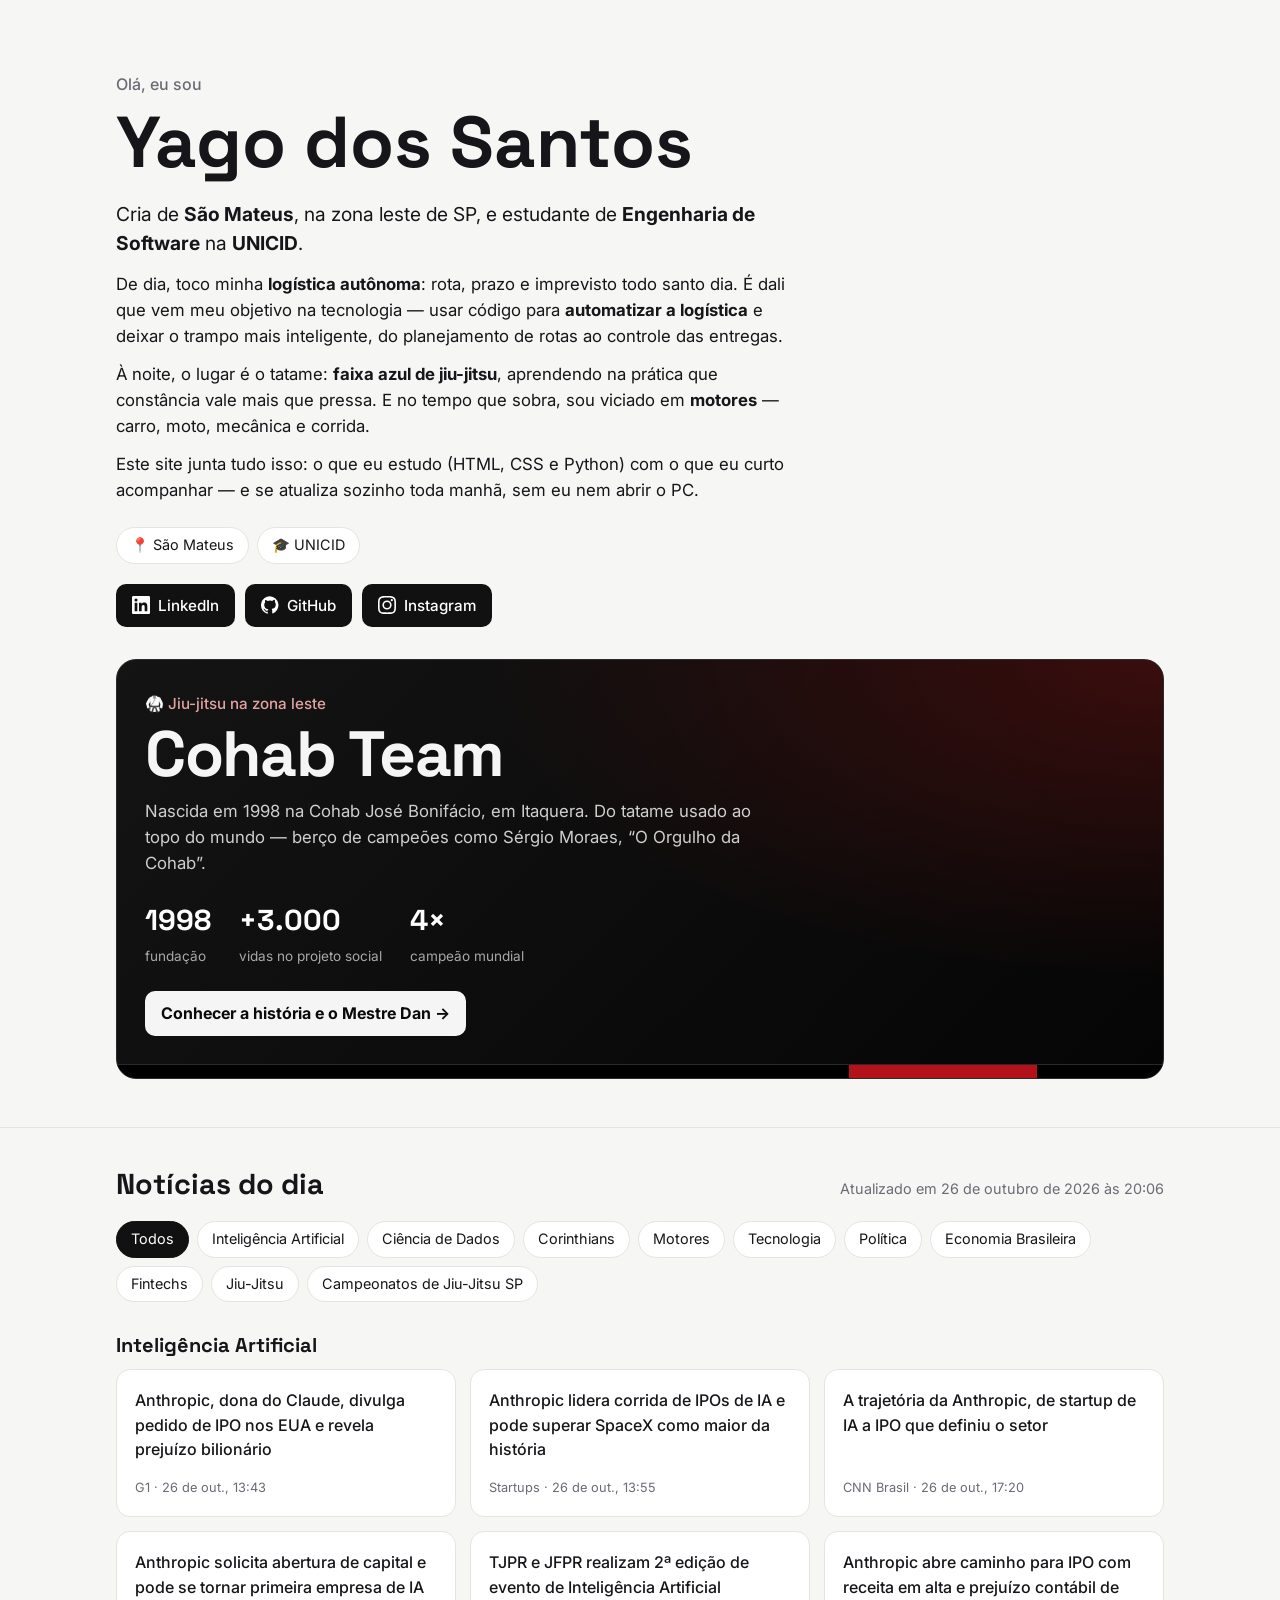
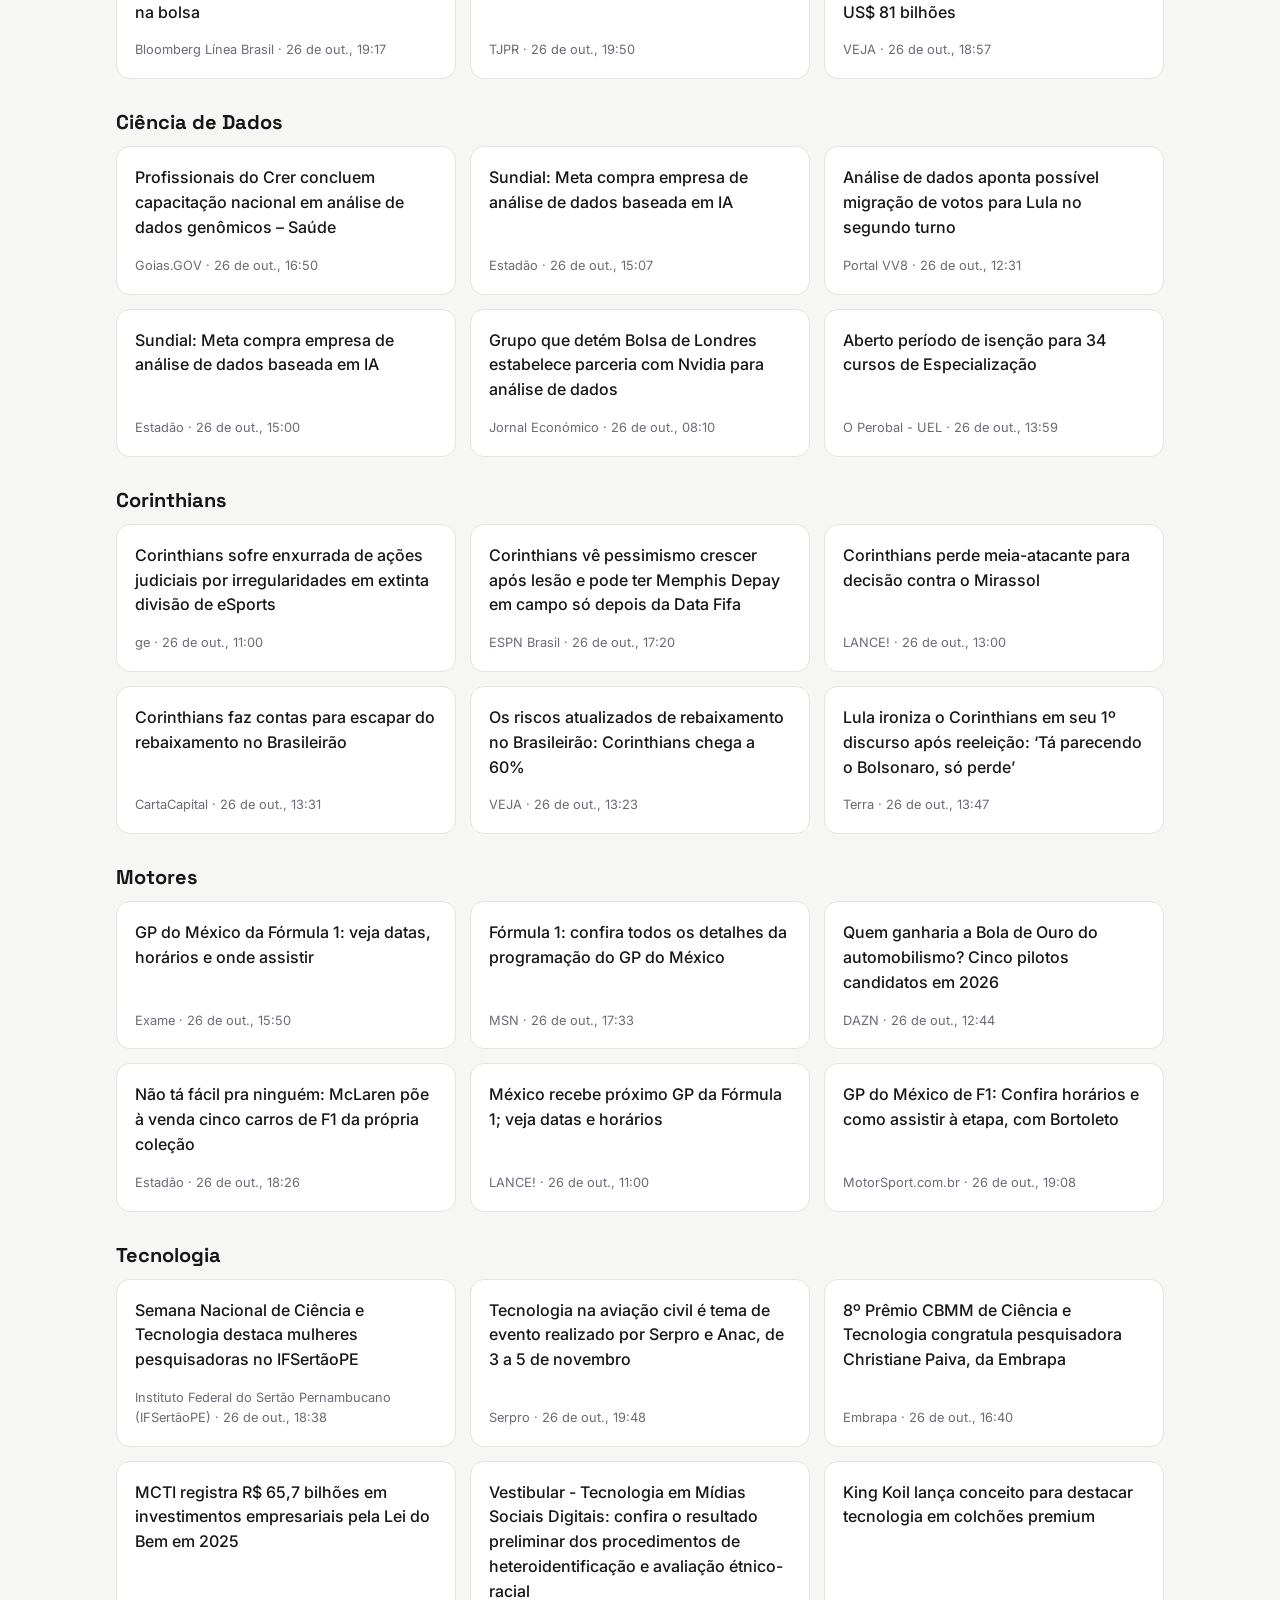
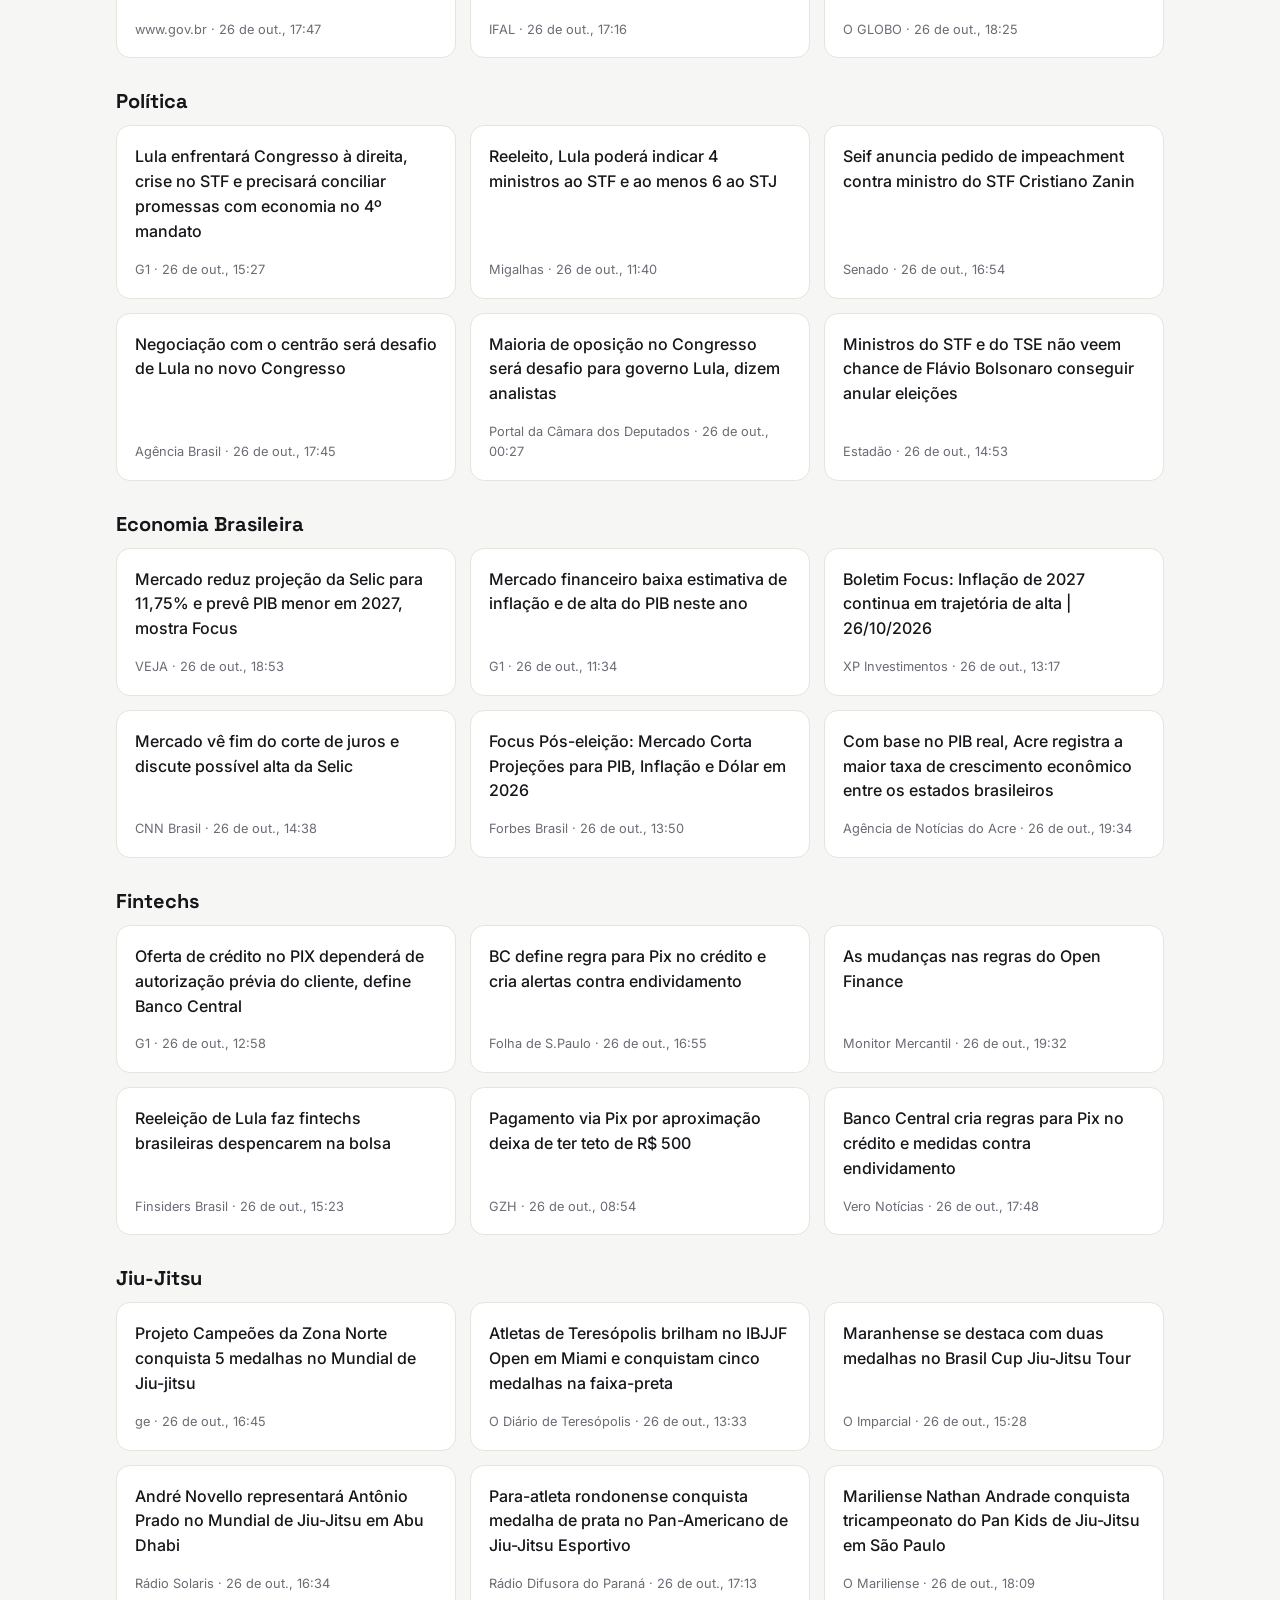
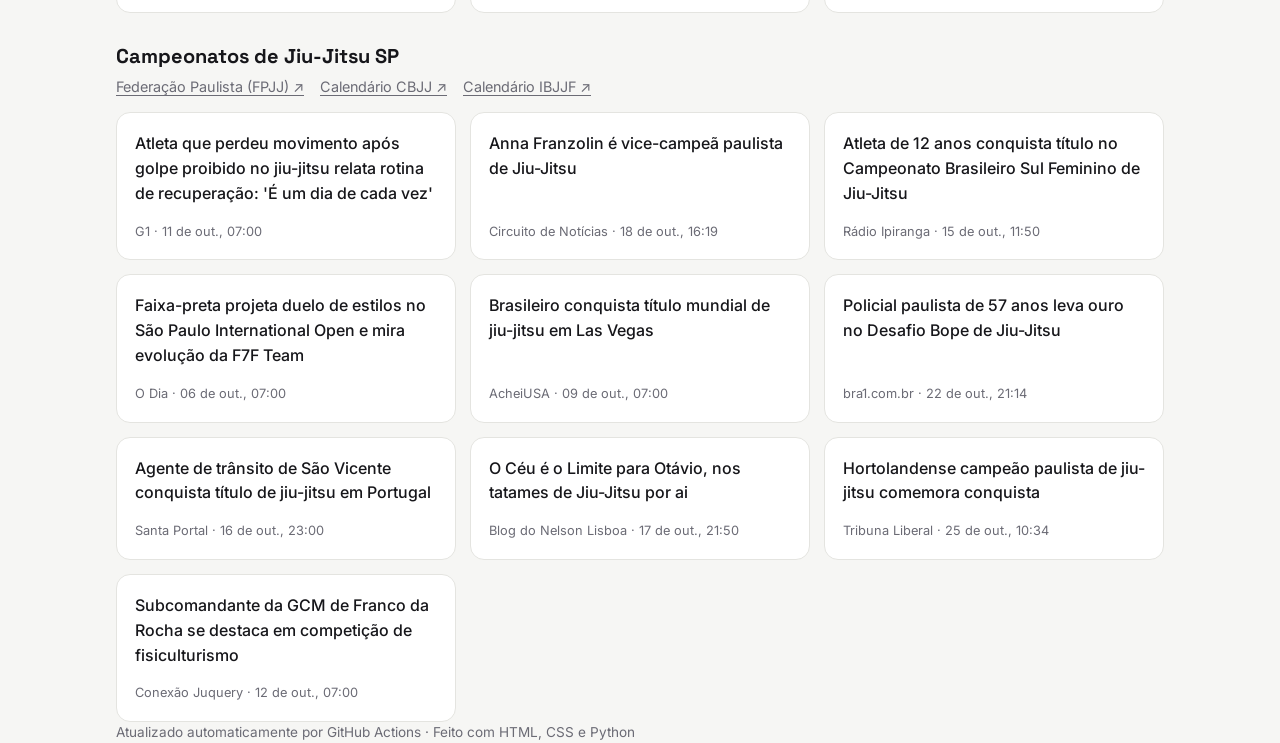
==== index.html @ 6edf0e04 "Destaque da Cohab Team na página inicial e história completa da equipe - Caixinhas só com São Mateus" ====
<!doctype html>
<html lang="pt-BR">
<head>
  <meta charset="utf-8">
  <meta name="viewport" content="width=device-width, initial-scale=1">
  <title>Yago dos Santos · Notícias do Dia</title>
  <meta name="description" content="Portfólio com manchetes atualizadas automaticamente todos os dias.">
  <link rel="preconnect" href="https://fonts.googleapis.com">
  <link rel="preconnect" href="https://fonts.gstatic.com" crossorigin>
  <link href="https://fonts.googleapis.com/css2?family=Inter:wght@400;500;700&family=Space+Grotesk:wght@500;700&display=swap" rel="stylesheet">
  <link rel="stylesheet" href="style.css?v=4">
</head>
<body>
  <header class="hero">
    <div class="container">
      <p class="eyebrow">Olá, eu sou</p>
      <h1>Yago dos Santos</h1>
      <div class="bio">
        <p>
          Cria de <strong>São Mateus</strong>, na zona leste de SP, e estudante de
          <strong>Engenharia de Software</strong> na <strong>UNICID</strong>.
        </p>
        <p>
          De dia, toco minha <strong>logística autônoma</strong>: rota, prazo e imprevisto
          todo santo dia. É dali que vem meu objetivo na tecnologia — usar código para
          <strong>automatizar a logística</strong> e deixar o trampo mais inteligente,
          do planejamento de rotas ao controle das entregas.
        </p>
        <p>
          À noite, o lugar é o tatame: <strong>faixa azul de jiu-jitsu</strong>, aprendendo
          na prática que constância vale mais que pressa. E no tempo que sobra, sou viciado
          em <strong>motores</strong> — carro, moto, mecânica e corrida.
        </p>
        <p>
          Este site junta tudo isso: o que eu estudo (HTML, CSS e Python) com o que eu curto
          acompanhar — e se atualiza sozinho toda manhã, sem eu nem abrir o PC.
        </p>
      </div>
      <ul class="tags">
        <li><a href="https://pt.wikipedia.org/wiki/S%C3%A3o_Mateus_(distrito_de_S%C3%A3o_Paulo)" target="_blank" rel="noopener">📍 São Mateus</a></li>
        <li><a href="https://www.unicid.edu.br/" target="_blank" rel="noopener">🎓 UNICID</a></li>
      </ul>

      <nav class="social" aria-label="Links e redes sociais">
        <a href="https://www.linkedin.com/in/yago-dos-santos-20157a25a/" target="_blank" rel="noopener">
          <svg viewBox="0 0 24 24" aria-hidden="true"><path d="M20.45 20.45h-3.56v-5.57c0-1.33-.02-3.04-1.85-3.04-1.85 0-2.14 1.45-2.14 2.94v5.67H9.35V9h3.41v1.56h.05c.48-.9 1.64-1.85 3.37-1.85 3.6 0 4.27 2.37 4.27 5.45v6.29zM5.34 7.43a2.06 2.06 0 1 1 0-4.13 2.06 2.06 0 0 1 0 4.13zM7.12 20.45H3.56V9h3.56v11.45zM22.22 0H1.77C.79 0 0 .77 0 1.73v20.54C0 23.23.79 24 1.77 24h20.45c.98 0 1.78-.77 1.78-1.73V1.73C24 .77 23.2 0 22.22 0z"/></svg>
          LinkedIn
        </a>
        <a href="https://github.com/YagoXavier10" target="_blank" rel="noopener">
          <svg viewBox="0 0 24 24" aria-hidden="true"><path d="M12 .3a12 12 0 0 0-3.8 23.38c.6.12.83-.26.83-.57v-2.02c-3.34.73-4.04-1.6-4.04-1.6-.55-1.4-1.34-1.77-1.34-1.77-1.08-.74.09-.73.09-.73 1.2.09 1.83 1.24 1.83 1.24 1.07 1.83 2.8 1.3 3.49 1 .1-.78.42-1.3.76-1.6-2.67-.3-5.47-1.33-5.47-5.93 0-1.31.47-2.38 1.24-3.22-.13-.3-.54-1.52.12-3.18 0 0 1-.32 3.3 1.23a11.5 11.5 0 0 1 6 0C17.3 4.65 18.3 4.97 18.3 4.97c.66 1.66.25 2.88.12 3.18.77.84 1.24 1.91 1.24 3.22 0 4.61-2.81 5.62-5.48 5.92.43.37.81 1.1.81 2.22v3.29c0 .32.22.69.83.57A12 12 0 0 0 12 .3"/></svg>
          GitHub
        </a>
        <a href="https://www.instagram.com/yag0.xs/" target="_blank" rel="noopener">
          <svg viewBox="0 0 24 24" aria-hidden="true"><path d="M12 2.16c3.2 0 3.58.01 4.85.07 3.25.15 4.77 1.69 4.92 4.92.06 1.27.07 1.65.07 4.85s-.01 3.58-.07 4.85c-.15 3.23-1.66 4.77-4.92 4.92-1.27.06-1.65.07-4.85.07s-3.58-.01-4.85-.07c-3.26-.15-4.77-1.7-4.92-4.92-.06-1.27-.07-1.65-.07-4.85s.01-3.58.07-4.85C2.38 3.92 3.9 2.38 7.15 2.23 8.42 2.17 8.8 2.16 12 2.16zM12 0C8.74 0 8.33.01 7.05.07 2.7.27.27 2.69.07 7.05.01 8.33 0 8.74 0 12s.01 3.67.07 4.95c.2 4.36 2.62 6.78 6.98 6.98C8.33 23.99 8.74 24 12 24s3.67-.01 4.95-.07c4.35-.2 6.78-2.62 6.98-6.98.06-1.28.07-1.69.07-4.95s-.01-3.67-.07-4.95c-.2-4.35-2.62-6.78-6.98-6.98C15.67.01 15.26 0 12 0zm0 5.84a6.16 6.16 0 1 0 0 12.32 6.16 6.16 0 0 0 0-12.32zM12 16a4 4 0 1 1 0-8 4 4 0 0 1 0 8zm6.4-11.85a1.44 1.44 0 1 0 0 2.88 1.44 1.44 0 0 0 0-2.88z"/></svg>
          Instagram
        </a>
        <!-- Para adicionar mais redes, copie um bloco <a> acima e troque o link e o nome -->
      </nav>

      <a class="feature" href="cohab.html">
        <div class="feature-body">
          <p class="feature-eyebrow">🥋 Jiu-jitsu na zona leste</p>
          <h2 class="feature-title">Cohab Team</h2>
          <p class="feature-text">
            Nascida em 1998 na Cohab José Bonifácio, em Itaquera. Do tatame usado ao topo
            do mundo — berço de campeões como Sérgio Moraes, “O Orgulho da Cohab”.
          </p>
          <ul class="feature-stats">
            <li><strong>1998</strong><span>fundação</span></li>
            <li><strong>+3.000</strong><span>vidas no projeto social</span></li>
            <li><strong>4×</strong><span>campeão mundial</span></li>
          </ul>
          <span class="feature-cta">Conhecer a história e o Mestre Dan →</span>
        </div>
        <div class="belt" aria-hidden="true"><span></span></div>
      </a>
    </div>
  </header>

  <main class="container">
    <div class="news-head">
      <h2>Notícias do dia</h2>
      <p id="updated" class="muted">Carregando…</p>
    </div>

    <nav id="filters" class="filters" aria-label="Filtrar por tema"></nav>

    <div id="news"></div>
  </main>

  <footer class="container muted">
    Atualizado automaticamente por GitHub Actions · Feito com HTML, CSS e Python
  </footer>

  <script src="app.js"></script>
</body>
</html>
---- style.css ----
:root {
  --bg: #f6f6f4;
  --surface: #ffffff;
  --text: #16161a;
  --muted: #6b6b75;
  --border: #e4e4e0;
  --accent: #111111;
  --accent-text: #ffffff;
  --radius: 14px;
}

@media (prefers-color-scheme: dark) {
  :root {
    --bg: #0f0f12;
    --surface: #18181d;
    --text: #ececf1;
    --muted: #9a9aa6;
    --border: #2a2a31;
    --accent: #ececf1;
    --accent-text: #0f0f12;
  }
}

* { box-sizing: border-box; }

body {
  margin: 0;
  background: var(--bg);
  color: var(--text);
  font-family: Inter, system-ui, sans-serif;
  line-height: 1.55;
}

h1, h2, h3 { font-family: "Space Grotesk", Inter, sans-serif; line-height: 1.15; }

a { color: inherit; }

.container { max-width: 1080px; margin: 0 auto; padding: 0 16px; }

.muted { color: var(--muted); }

/* Topo / apresentação */
.hero { padding: 72px 0 48px; border-bottom: 1px solid var(--border); }
.eyebrow { margin: 0; color: var(--muted); font-weight: 500; }
.hero h1 { font-size: clamp(2.5rem, 7vw, 4.5rem); margin: 4px 0 16px; }
.bio { max-width: 680px; font-size: 1.05rem; margin: 0 0 24px; }
.bio p { margin: 0 0 12px; }
.bio p:first-child { font-size: 1.2rem; }
.tags { display: flex; flex-wrap: wrap; gap: 8px; list-style: none; padding: 0; margin: 0; }
.tags a {
  display: inline-block;
  background: var(--surface);
  border: 1px solid var(--border);
  border-radius: 999px;
  padding: 6px 14px;
  font-size: .9rem;
  text-decoration: none;
  transition: border-color .15s ease, transform .15s ease;
}
.tags a:hover { border-color: var(--muted); transform: translateY(-1px); }

.social { display: flex; flex-wrap: wrap; gap: 10px; margin-top: 20px; }
.social a {
  display: inline-flex;
  align-items: center;
  gap: 8px;
  background: var(--accent);
  color: var(--accent-text);
  border-radius: 10px;
  padding: 10px 16px;
  font-weight: 500;
  font-size: .95rem;
  text-decoration: none;
  transition: opacity .15s ease, transform .15s ease;
}
.social a:hover { opacity: .85; transform: translateY(-1px); }
.social svg { width: 18px; height: 18px; fill: currentColor; }

/* Notícias */
.news-head {
  display: flex;
  flex-wrap: wrap;
  align-items: baseline;
  justify-content: space-between;
  gap: 8px;
  margin-top: 40px;
}
.news-head h2 { margin: 0; font-size: 1.8rem; }
.news-head p { margin: 0; font-size: .9rem; }

.filters { display: flex; flex-wrap: wrap; gap: 8px; margin: 20px 0 8px; }
.filters button {
  font: inherit;
  font-size: .9rem;
  cursor: pointer;
  background: var(--surface);
  color: var(--text);
  border: 1px solid var(--border);
  border-radius: 999px;
  padding: 6px 14px;
}
.filters button[aria-pressed="true"] {
  background: var(--accent);
  color: var(--accent-text);
  border-color: var(--accent);
}

.topic h3 { font-size: 1.25rem; margin: 32px 0 12px; }
.topic-links { display: flex; flex-wrap: wrap; gap: 8px 16px; margin: -4px 0 14px; font-size: .9rem; }
.topic-links a { color: var(--muted); text-decoration: underline; text-underline-offset: 3px; }
.topic-links a:hover { color: var(--text); }

.grid {
  display: grid;
  grid-template-columns: repeat(auto-fill, minmax(280px, 1fr));
  gap: 14px;
}

.card {
  display: flex;
  flex-direction: column;
  justify-content: space-between;
  gap: 16px;
  background: var(--surface);
  border: 1px solid var(--border);
  border-radius: var(--radius);
  padding: 18px;
  text-decoration: none;
  transition: transform .15s ease, border-color .15s ease;
}
.card:hover { transform: translateY(-2px); border-color: var(--muted); }
.card h4 { margin: 0; font-size: 1rem; font-weight: 500; }
.card .meta { font-size: .8rem; color: var(--muted); }

footer { padding: 48px 16px; font-size: .85rem; }

/* Página da Cohab Team */
.back { display: inline-block; margin-bottom: 24px; color: var(--muted); text-decoration: none; font-size: .9rem; }
.back:hover { color: var(--text); }
.tags span {
  display: inline-block;
  background: var(--surface);
  border: 1px solid var(--border);
  border-radius: 999px;
  padding: 6px 14px;
  font-size: .9rem;
}

.stats { display: flex; flex-wrap: wrap; gap: 12px; list-style: none; padding: 0; margin: 8px 0 0; }
.stats li {
  flex: 1 1 160px;
  background: var(--surface);
  border: 1px solid var(--border);
  border-radius: var(--radius);
  padding: 16px 18px;
}
.stats strong { display: block; font-family: "Space Grotesk", Inter, sans-serif; font-size: 1.8rem; }
.stats span { color: var(--muted); font-size: .9rem; }

.block { margin-top: 48px; max-width: 760px; }
.block h2 { font-size: 1.6rem; margin: 0 0 12px; }

.timeline { list-style: none; padding: 0; margin: 0; border-left: 2px solid var(--border); }
.timeline li { display: grid; grid-template-columns: 64px 1fr; gap: 12px; padding: 0 0 24px 20px; position: relative; }
.timeline li::before {
  content: "";
  position: absolute;
  left: -7px;
  top: 6px;
  width: 12px;
  height: 12px;
  border-radius: 50%;
  background: var(--accent);
}
.timeline time { font-family: "Space Grotesk", Inter, sans-serif; font-weight: 700; }
.timeline h3 { margin: 0 0 4px; font-size: 1.05rem; }
.timeline p { margin: 0; }

.button {
  display: inline-block;
  background: var(--accent);
  color: var(--accent-text);
  border-radius: 10px;
  padding: 10px 16px;
  font-weight: 500;
  text-decoration: none;
}
.sources ul { padding-left: 18px; color: var(--muted); }
.sources a { color: var(--muted); }

.subhead { font-size: 1.1rem; margin: 24px 0 8px; }
.checklist { padding-left: 0; list-style: none; margin: 0; }
.checklist li { position: relative; padding: 0 0 10px 26px; }
.checklist li::before { content: "🥇"; position: absolute; left: 0; top: 0; font-size: .9rem; }

.videos { display: grid; gap: 20px; }
.video { margin: 0; }
.video-frame {
  position: relative;
  aspect-ratio: 16 / 9;
  border-radius: var(--radius);
  overflow: hidden;
  background: var(--surface);
  border: 1px solid var(--border);
}
.video-frame iframe { position: absolute; inset: 0; width: 100%; height: 100%; border: 0; }
.video figcaption { display: flex; flex-direction: column; margin-top: 8px; }
.video figcaption span { color: var(--muted); font-size: .85rem; }

/* Destaque da Cohab Team na página inicial */
.feature {
  position: relative;
  display: block;
  margin-top: 32px;
  overflow: hidden;
  border-radius: 20px;
  background:
    radial-gradient(120% 140% at 100% 0%, #3a0d0d 0%, transparent 55%),
    linear-gradient(135deg, #141414 0%, #050505 100%);
  color: #f5f5f5;
  text-decoration: none;
  border: 1px solid #2a2a2a;
  transition: transform .2s ease, box-shadow .2s ease;
}
.feature:hover { transform: translateY(-3px); box-shadow: 0 18px 40px rgba(0, 0, 0, .35); }
.feature-body { padding: 32px 28px 28px; }
.feature-eyebrow { margin: 0 0 6px; color: #e2a3a3; font-weight: 500; font-size: .95rem; }
.feature-title {
  margin: 0 0 12px;
  font-family: "Space Grotesk", Inter, sans-serif;
  font-size: clamp(2.4rem, 8vw, 4rem);
  letter-spacing: -.02em;
  line-height: 1;
}
.feature-text { max-width: 620px; margin: 0 0 22px; color: #cfcfcf; font-size: 1.05rem; }
.feature-stats { display: flex; flex-wrap: wrap; gap: 10px 28px; list-style: none; padding: 0; margin: 0 0 24px; }
.feature-stats strong { display: block; font-family: "Space Grotesk", Inter, sans-serif; font-size: 1.8rem; color: #fff; }
.feature-stats span { color: #a8a8a8; font-size: .85rem; }
.feature-cta {
  display: inline-block;
  background: #f5f5f5;
  color: #0a0a0a;
  border-radius: 10px;
  padding: 10px 16px;
  font-weight: 700;
}
.feature:hover .feature-cta { background: #ffffff; }

/* Faixa preta com a ponta vermelha */
.belt { height: 14px; background: #000; border-top: 1px solid #2a2a2a; position: relative; }
.belt span {
  position: absolute;
  right: 12%;
  top: 0;
  bottom: 0;
  width: 18%;
  background: #b3121b;
}

/* Linhagem do jiu-jitsu */
.lineage { list-style: none; padding: 0; margin: 16px 0; display: flex; flex-direction: column; align-items: flex-start; }
.lineage li {
  background: var(--surface);
  border: 1px solid var(--border);
  border-radius: 10px;
  padding: 8px 14px;
  font-weight: 500;
}
.lineage li + li { margin-top: 26px; position: relative; }
.lineage li + li::before {
  content: "↓";
  position: absolute;
  left: 18px;
  top: -24px;
  color: #b3121b;
  font-weight: 700;
}
.lineage .lineage-dan { background: #0a0a0a; color: #fff; border-color: #b3121b; font-weight: 700; }
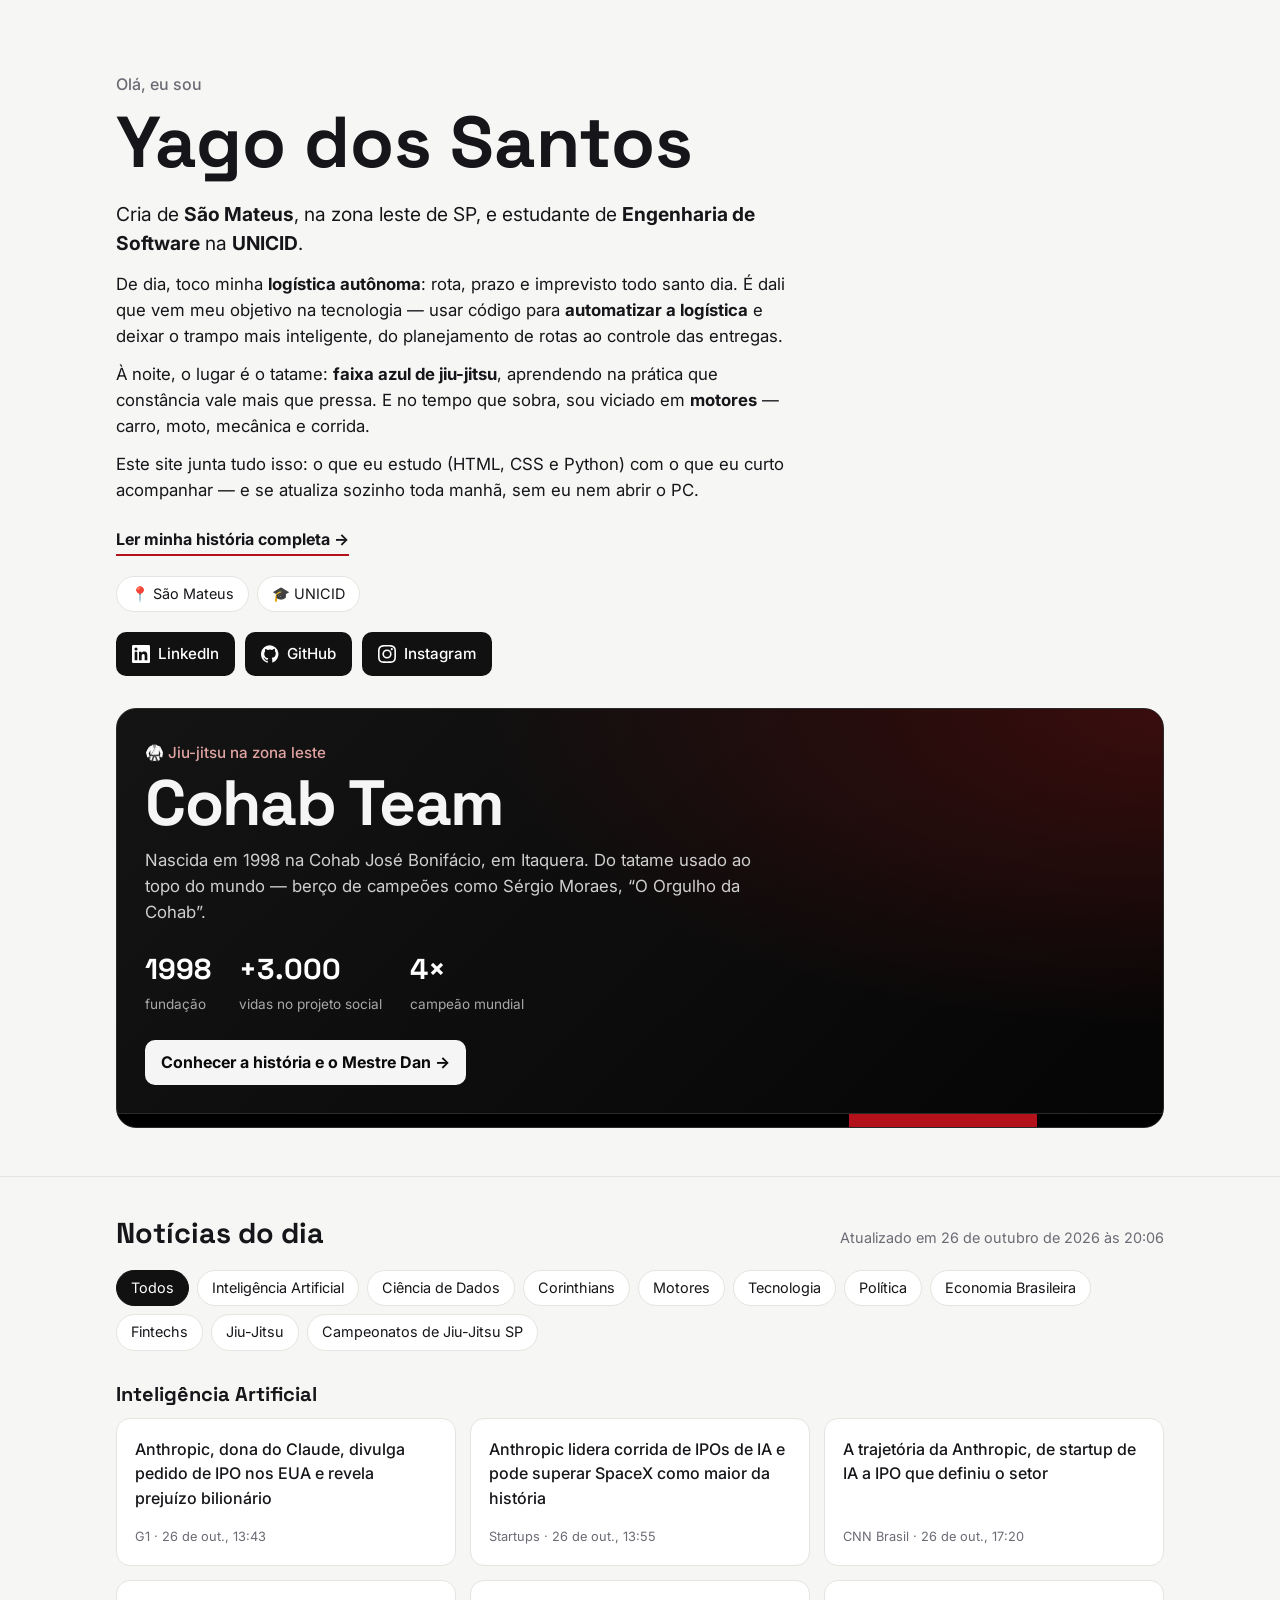
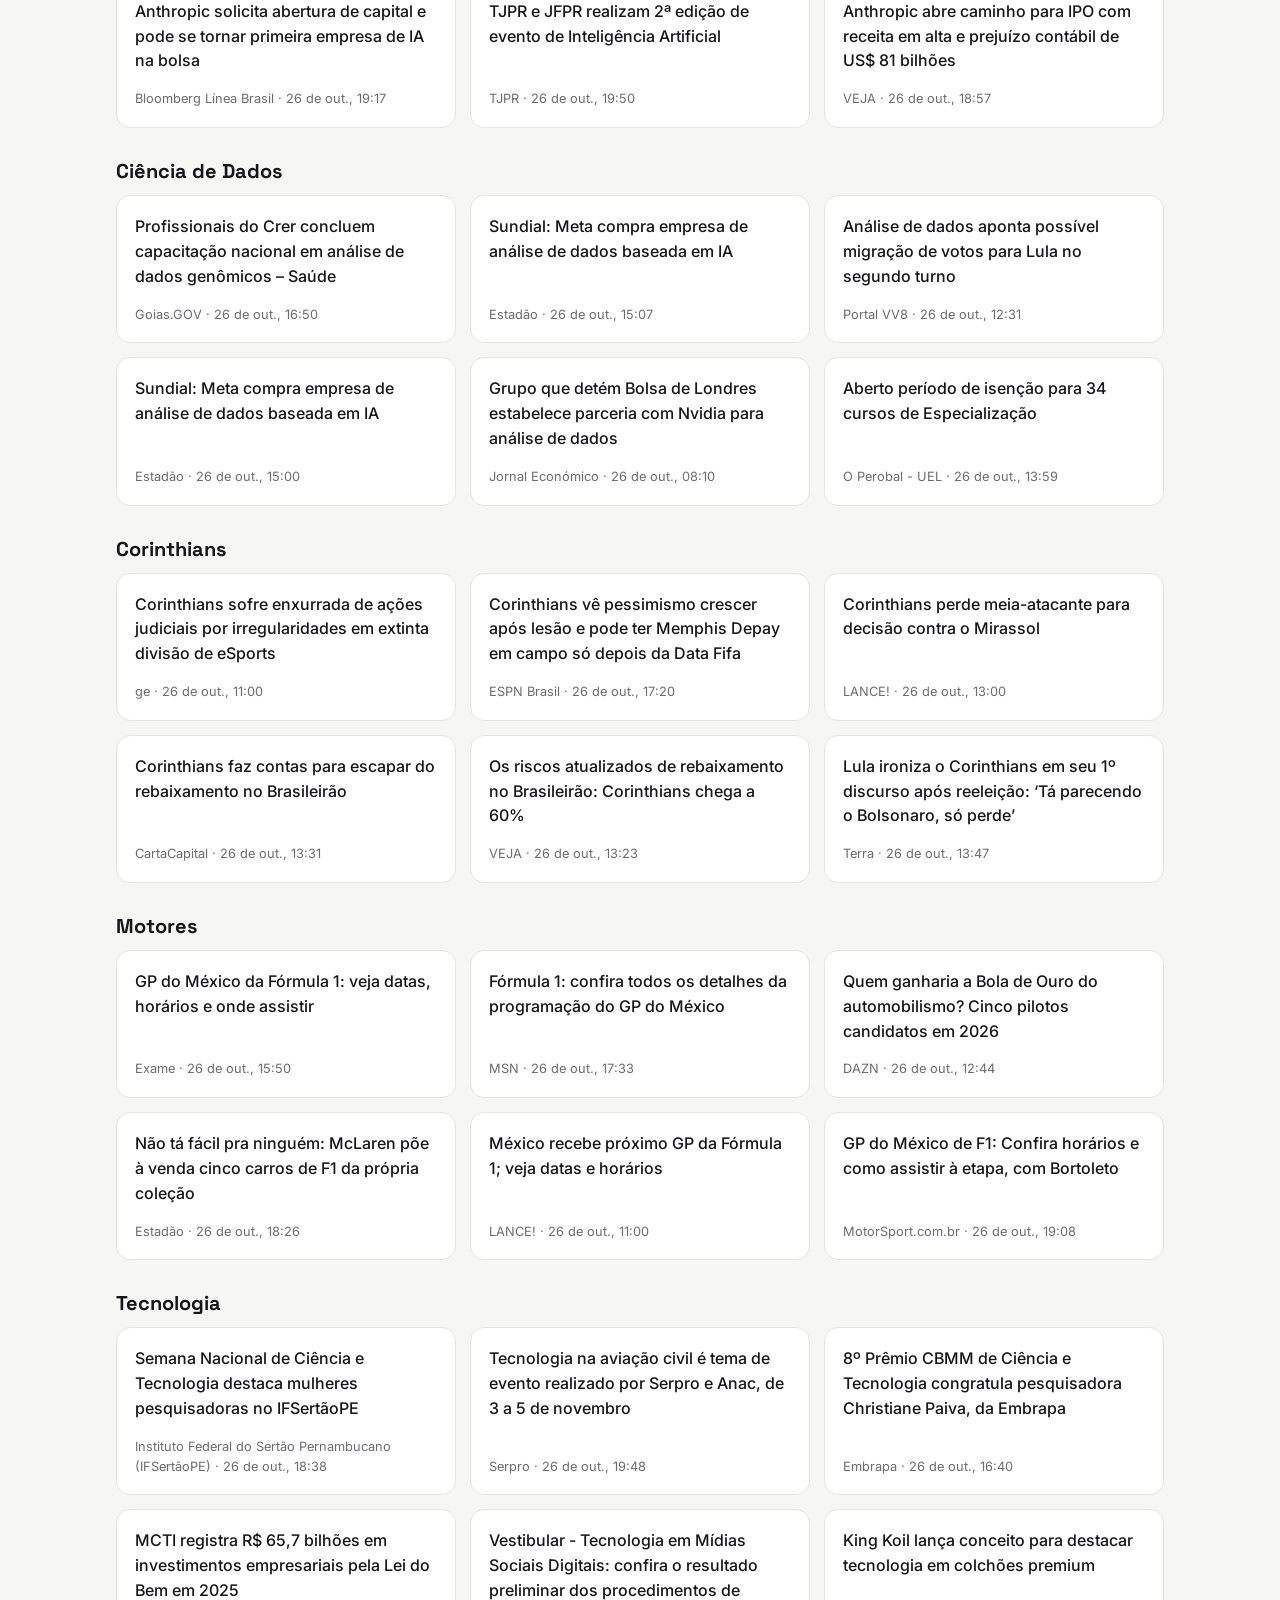
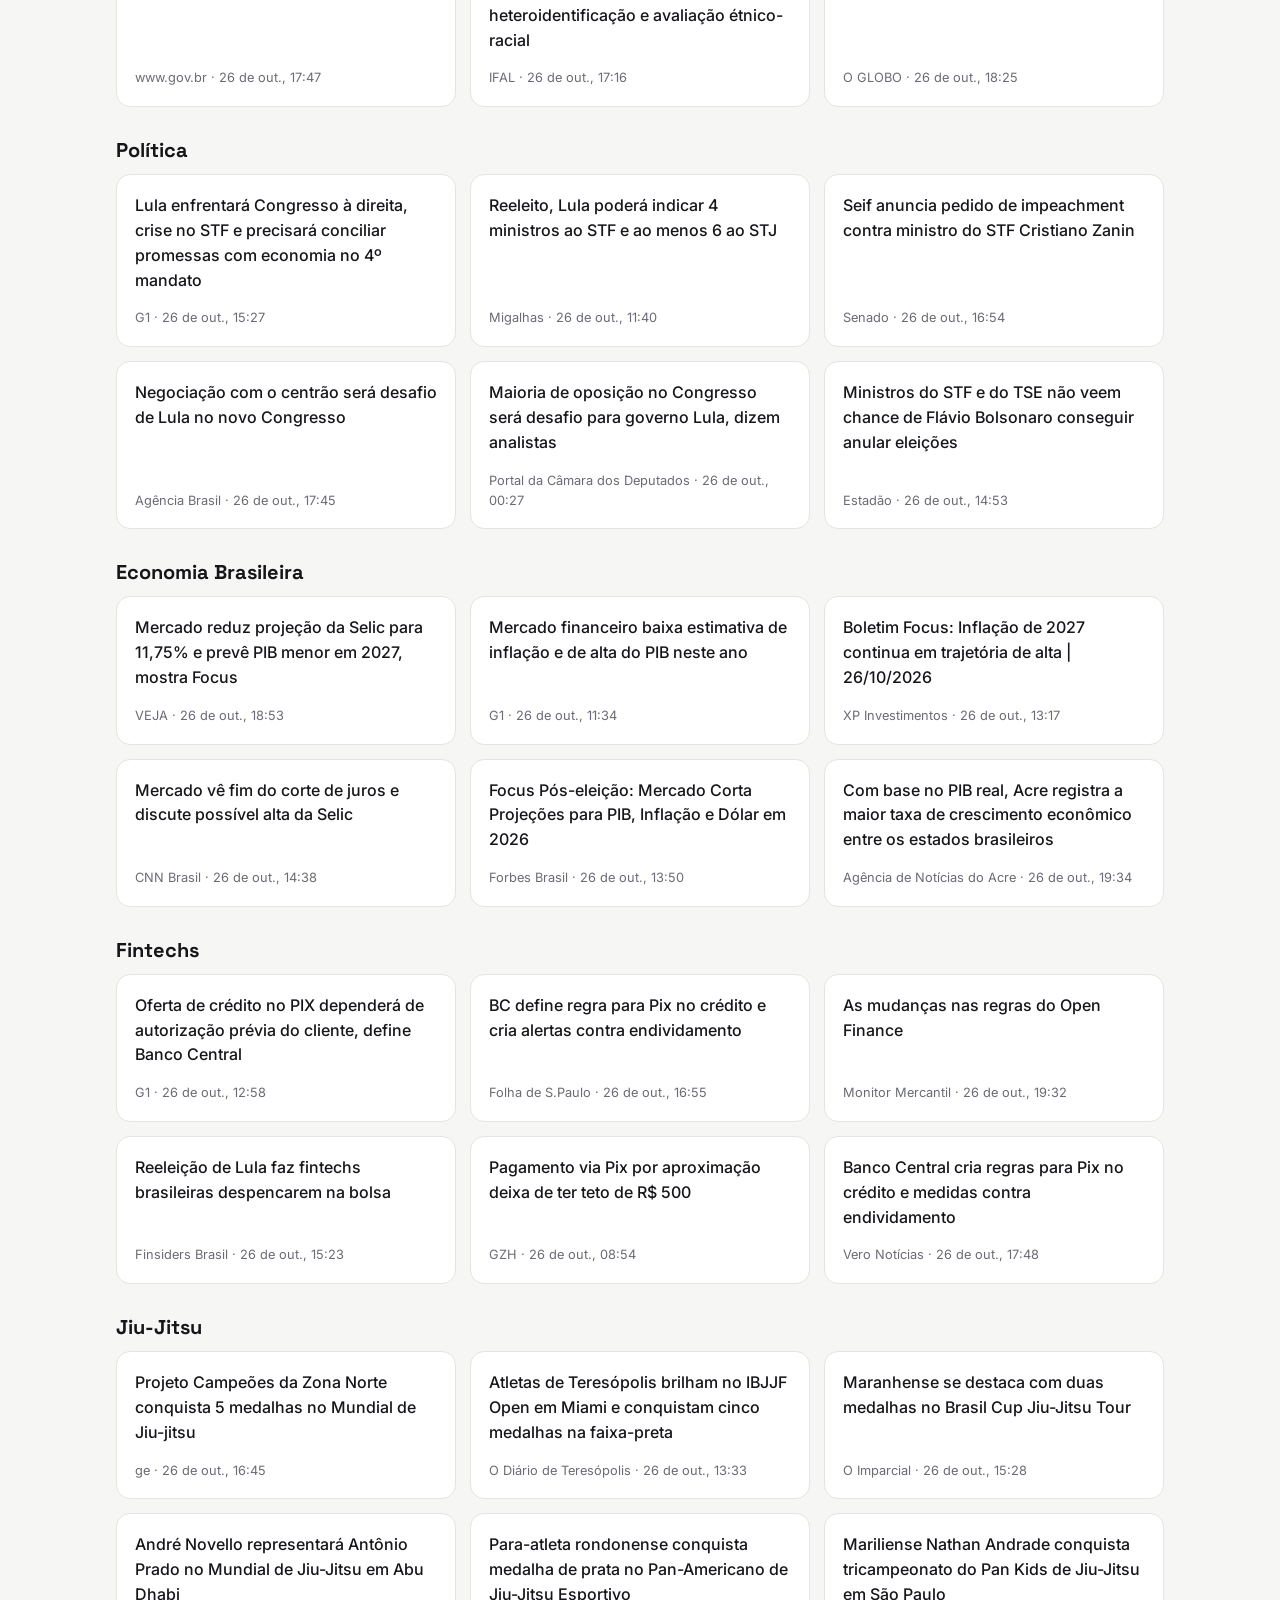
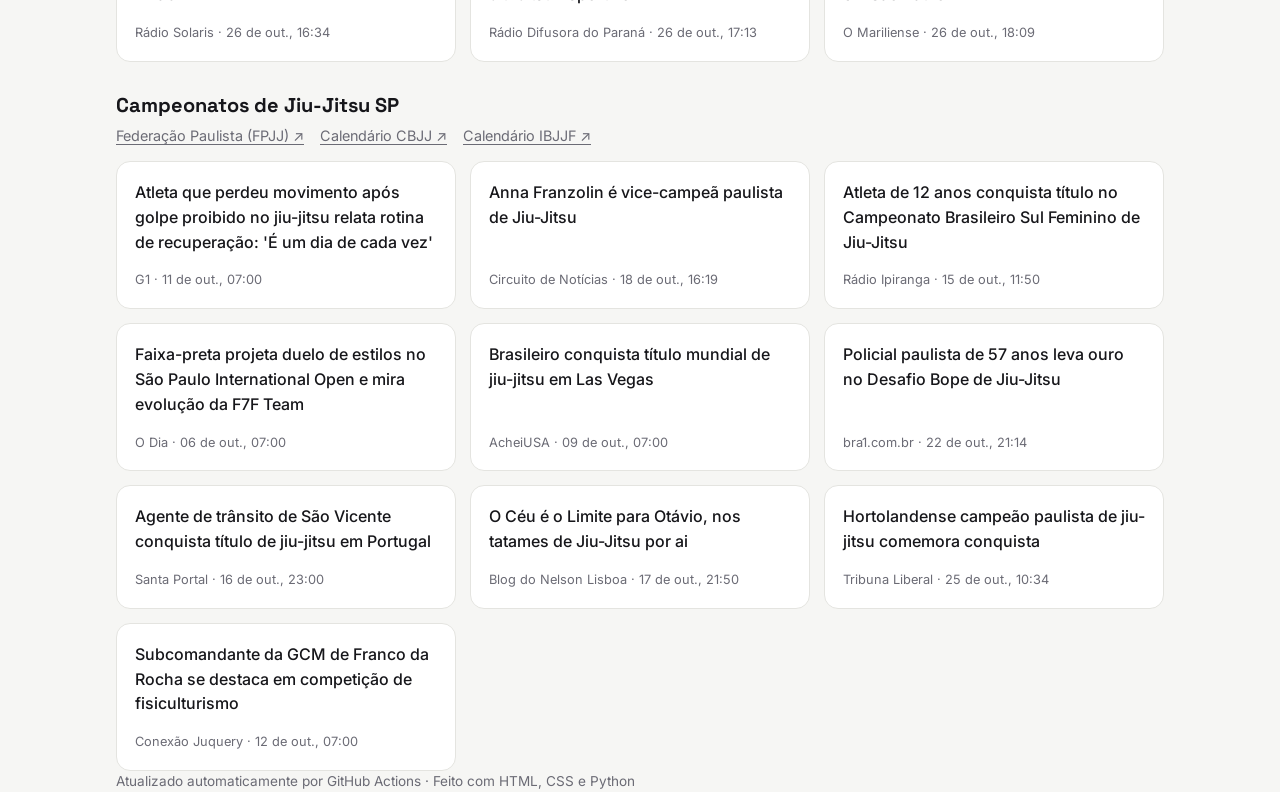
==== commit c7e408d5: "Página Minha história, conquistas da Cohab e busca de atletas - historia.html: história pessoal em c" ====
--- a/index.html
+++ b/index.html
@@ -8,7 +8,7 @@
   <link rel="preconnect" href="https://fonts.googleapis.com">
   <link rel="preconnect" href="https://fonts.gstatic.com" crossorigin>
   <link href="https://fonts.googleapis.com/css2?family=Inter:wght@400;500;700&family=Space+Grotesk:wght@500;700&display=swap" rel="stylesheet">
-  <link rel="stylesheet" href="style.css?v=4">
+  <link rel="stylesheet" href="style.css?v=8">
 </head>
 <body>
   <header class="hero">
@@ -36,6 +36,7 @@
           acompanhar — e se atualiza sozinho toda manhã, sem eu nem abrir o PC.
         </p>
       </div>
+      <a class="story-link" href="historia.html">Ler minha história completa →</a>
       <ul class="tags">
         <li><a href="https://pt.wikipedia.org/wiki/S%C3%A3o_Mateus_(distrito_de_S%C3%A3o_Paulo)" target="_blank" rel="noopener">📍 São Mateus</a></li>
         <li><a href="https://www.unicid.edu.br/" target="_blank" rel="noopener">🎓 UNICID</a></li>
--- a/style.css
+++ b/style.css
@@ -276,3 +276,223 @@
   font-weight: 700;
 }
 .lineage .lineage-dan { background: #0a0a0a; color: #fff; border-color: #b3121b; font-weight: 700; }
+
+/* Página Minha história */
+.chapter-tag { margin: 0 0 4px; color: var(--muted); font-weight: 500; font-size: .9rem; }
+.family { grid-template-columns: repeat(auto-fill, minmax(160px, 1fr)); margin-top: 14px; }
+.family .card { gap: 4px; }
+.goals li::before { content: "🎯"; }
+
+.story-link {
+  display: inline-flex;
+  align-items: center;
+  gap: 8px;
+  margin: 0 0 20px;
+  font-weight: 700;
+  color: var(--text);
+  text-decoration: none;
+  border-bottom: 2px solid #b3121b;
+  padding-bottom: 2px;
+}
+.story-link:hover { color: #b3121b; }
+
+/* Abas da Cohab Team */
+.page-tabs { display: flex; gap: 4px; margin: 4px 0 24px; border-bottom: 1px solid var(--border); }
+.page-tabs a {
+  padding: 10px 16px;
+  color: var(--muted);
+  text-decoration: none;
+  font-weight: 700;
+  border-bottom: 3px solid transparent;
+  margin-bottom: -1px;
+}
+.page-tabs a:hover { color: var(--text); }
+.page-tabs a[aria-current="page"] { color: var(--text); border-bottom-color: #b3121b; }
+
+/* Página de conquistas */
+.block.wide { max-width: none; }
+.chips { display: flex; flex-wrap: wrap; gap: 8px; margin: 14px 0; }
+.chips button {
+  font: inherit;
+  font-size: .9rem;
+  cursor: pointer;
+  background: var(--surface);
+  color: var(--text);
+  border: 1px solid var(--border);
+  border-radius: 999px;
+  padding: 6px 14px;
+}
+.chips button[aria-pressed="true"] { background: var(--accent); color: var(--accent-text); border-color: var(--accent); }
+
+.m { display: inline-block; min-width: 28px; text-align: center; border-radius: 6px; padding: 1px 6px; font-weight: 700; font-size: .82rem; }
+.m.g { background: #d4a51433; color: #b8890a; }
+.m.s { background: #9a9aa633; color: var(--muted); }
+.m.b { background: #c27a3a33; color: #b0652a; }
+.medal-row { display: inline-flex; gap: 4px; flex-shrink: 0; }
+
+.season-chart { display: flex; align-items: flex-end; gap: 10px; height: 260px; margin-top: 8px; }
+.season-col {
+  flex: 1;
+  height: 100%;
+  display: flex;
+  flex-direction: column;
+  align-items: center;
+  justify-content: flex-end;
+  gap: 4px;
+  background: none;
+  border: 0;
+  padding: 0;
+  cursor: pointer;
+  color: var(--text);
+  font: inherit;
+}
+.season-col b { font-family: "Space Grotesk", Inter, sans-serif; font-size: 1rem; }
+.season-bar {
+  width: 100%;
+  max-width: 64px;
+  display: flex;
+  flex-direction: column-reverse;
+  border-radius: 8px 8px 0 0;
+  overflow: hidden;
+  transition: height .4s ease, opacity .2s ease;
+  opacity: .55;
+}
+.season-col[aria-pressed="true"] .season-bar, .season-col:hover .season-bar { opacity: 1; }
+.seg { display: block; min-height: 2px; }
+.seg.gold { background: #d4a514; }
+.seg.silver { background: #a7a7b0; }
+.seg.bronze { background: #c27a3a; }
+.season-year { font-weight: 700; font-size: .9rem; }
+.season-rank { color: var(--muted); font-size: .78rem; }
+.season-detail {
+  display: flex;
+  flex-wrap: wrap;
+  align-items: center;
+  gap: 8px 16px;
+  margin-top: 16px;
+  padding: 14px 18px;
+  background: var(--surface);
+  border: 1px solid var(--border);
+  border-radius: var(--radius);
+}
+.season-detail span:not(.m):not(.medal-row) { color: var(--muted); }
+.season-detail a { margin-left: auto; color: var(--text); font-weight: 500; }
+
+.result-list { display: flex; flex-direction: column; gap: 8px; }
+.result {
+  display: flex;
+  align-items: center;
+  gap: 14px;
+  padding: 12px 16px;
+  background: var(--surface);
+  border: 1px solid var(--border);
+  border-radius: 12px;
+  text-decoration: none;
+  transition: border-color .15s ease;
+}
+.result:hover { border-color: var(--muted); }
+.result-pos { font-family: "Space Grotesk", Inter, sans-serif; font-weight: 700; font-size: 1.2rem; min-width: 36px; }
+.result-pos.medal { font-size: 1.4rem; }
+.result-main { flex: 1; min-width: 0; display: flex; flex-direction: column; }
+.result-main strong { font-weight: 500; }
+.result-main span { color: var(--muted); font-size: .85rem; }
+.tier { color: var(--muted); font-size: .8rem; border: 1px solid var(--border); border-radius: 999px; padding: 2px 10px; flex-shrink: 0; }
+.p1 { color: #b8890a; } .p2 { color: var(--muted); } .p3 { color: #b0652a; } .p4 { color: var(--text); }
+
+.rank-grid { grid-template-columns: repeat(auto-fill, minmax(220px, 1fr)); }
+.rank-card { gap: 8px; }
+.rank-pos { font-family: "Space Grotesk", Inter, sans-serif; font-size: 2rem; font-weight: 700; line-height: 1; }
+
+.search {
+  width: 100%;
+  font: inherit;
+  padding: 10px 14px;
+  border-radius: 10px;
+  border: 1px solid var(--border);
+  background: var(--surface);
+  color: var(--text);
+}
+.explorer-summary { margin: 14px 0 10px; font-weight: 500; }
+.more {
+  margin-top: 12px;
+  font: inherit;
+  cursor: pointer;
+  background: none;
+  color: var(--text);
+  border: 1px solid var(--border);
+  border-radius: 10px;
+  padding: 8px 16px;
+}
+
+@media (max-width: 600px) {
+  .result { flex-wrap: wrap; row-gap: 6px; }
+  .result-main { flex: 1 1 calc(100% - 60px); }
+  .result .medal-row, .result .tier { margin-left: 50px; }
+  .season-chart { gap: 4px; }
+  .season-col b { font-size: .85rem; }
+}
+
+/* Busca de atletas */
+.visually-hidden { position: absolute; width: 1px; height: 1px; overflow: hidden; clip: rect(0 0 0 0); white-space: nowrap; }
+.source-switch {
+  display: inline-flex;
+  padding: 4px;
+  gap: 4px;
+  background: var(--surface);
+  border: 1px solid var(--border);
+  border-radius: 12px;
+  margin-bottom: 14px;
+}
+.source-switch button {
+  font: inherit;
+  font-weight: 700;
+  font-size: .9rem;
+  cursor: pointer;
+  border: 0;
+  border-radius: 9px;
+  padding: 8px 14px;
+  background: none;
+  color: var(--muted);
+}
+.source-switch button[aria-selected="true"] { background: var(--accent); color: var(--accent-text); }
+.big-search input {
+  width: 100%;
+  font: inherit;
+  font-size: 1.15rem;
+  padding: 14px 18px;
+  border-radius: 14px;
+  border: 2px solid var(--border);
+  background: var(--surface);
+  color: var(--text);
+}
+.big-search input:focus { outline: none; border-color: #b3121b; }
+.search-hint { margin: 10px 0 0; font-size: .9rem; }
+
+.athletes { display: flex; flex-direction: column; gap: 8px; }
+.athlete { background: var(--surface); border: 1px solid var(--border); border-radius: 12px; overflow: hidden; }
+.athlete-head {
+  width: 100%;
+  display: flex;
+  align-items: center;
+  gap: 14px;
+  padding: 12px 16px;
+  background: none;
+  border: 0;
+  color: var(--text);
+  font: inherit;
+  text-align: left;
+  cursor: pointer;
+}
+.athlete-rank { font-family: "Space Grotesk", Inter, sans-serif; font-weight: 700; color: var(--muted); min-width: 34px; }
+.chev { color: var(--muted); transition: transform .2s ease; }
+.athlete-head[aria-expanded="true"] .chev { transform: rotate(180deg); }
+.athlete-body { border-top: 1px solid var(--border); padding: 6px 8px 10px; }
+.athlete-medal {
+  display: flex;
+  align-items: center;
+  gap: 12px;
+  padding: 8px;
+  border-radius: 8px;
+  text-decoration: none;
+}
+.athlete-medal:hover { background: var(--bg); }
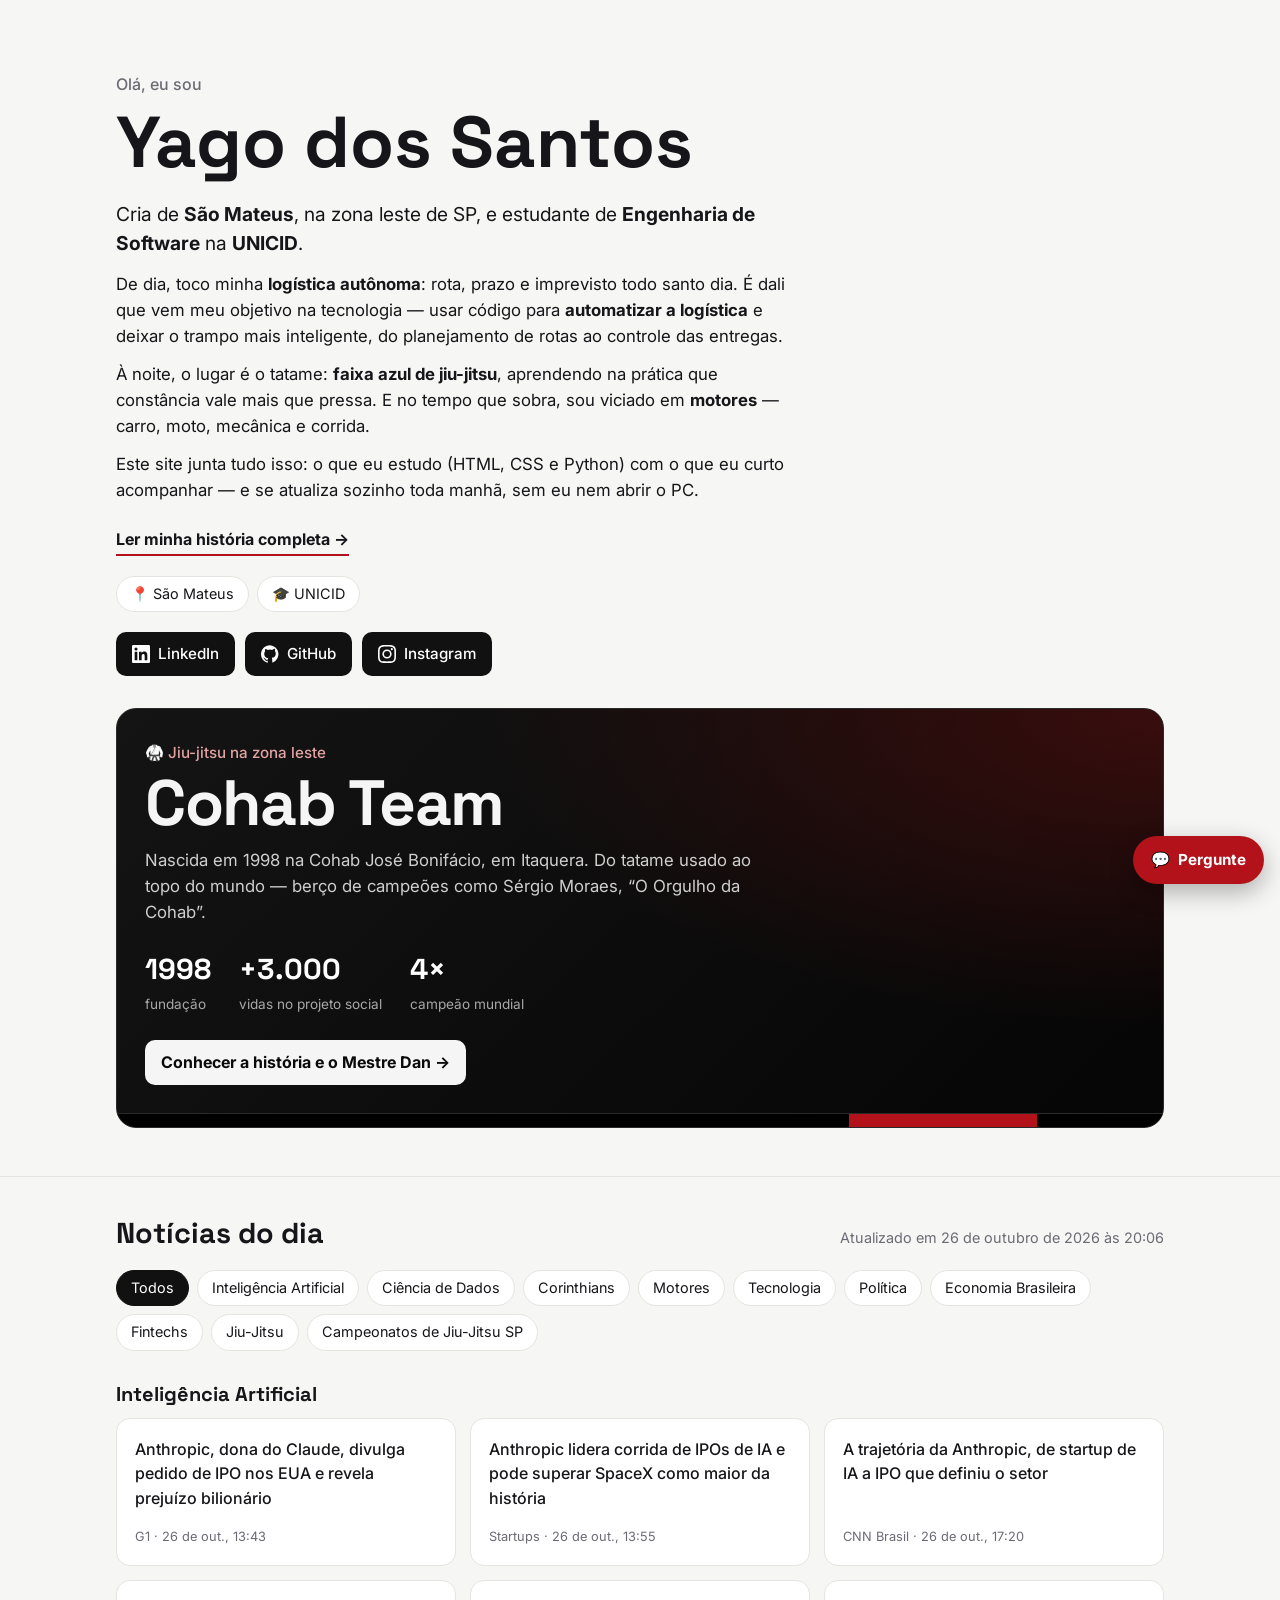
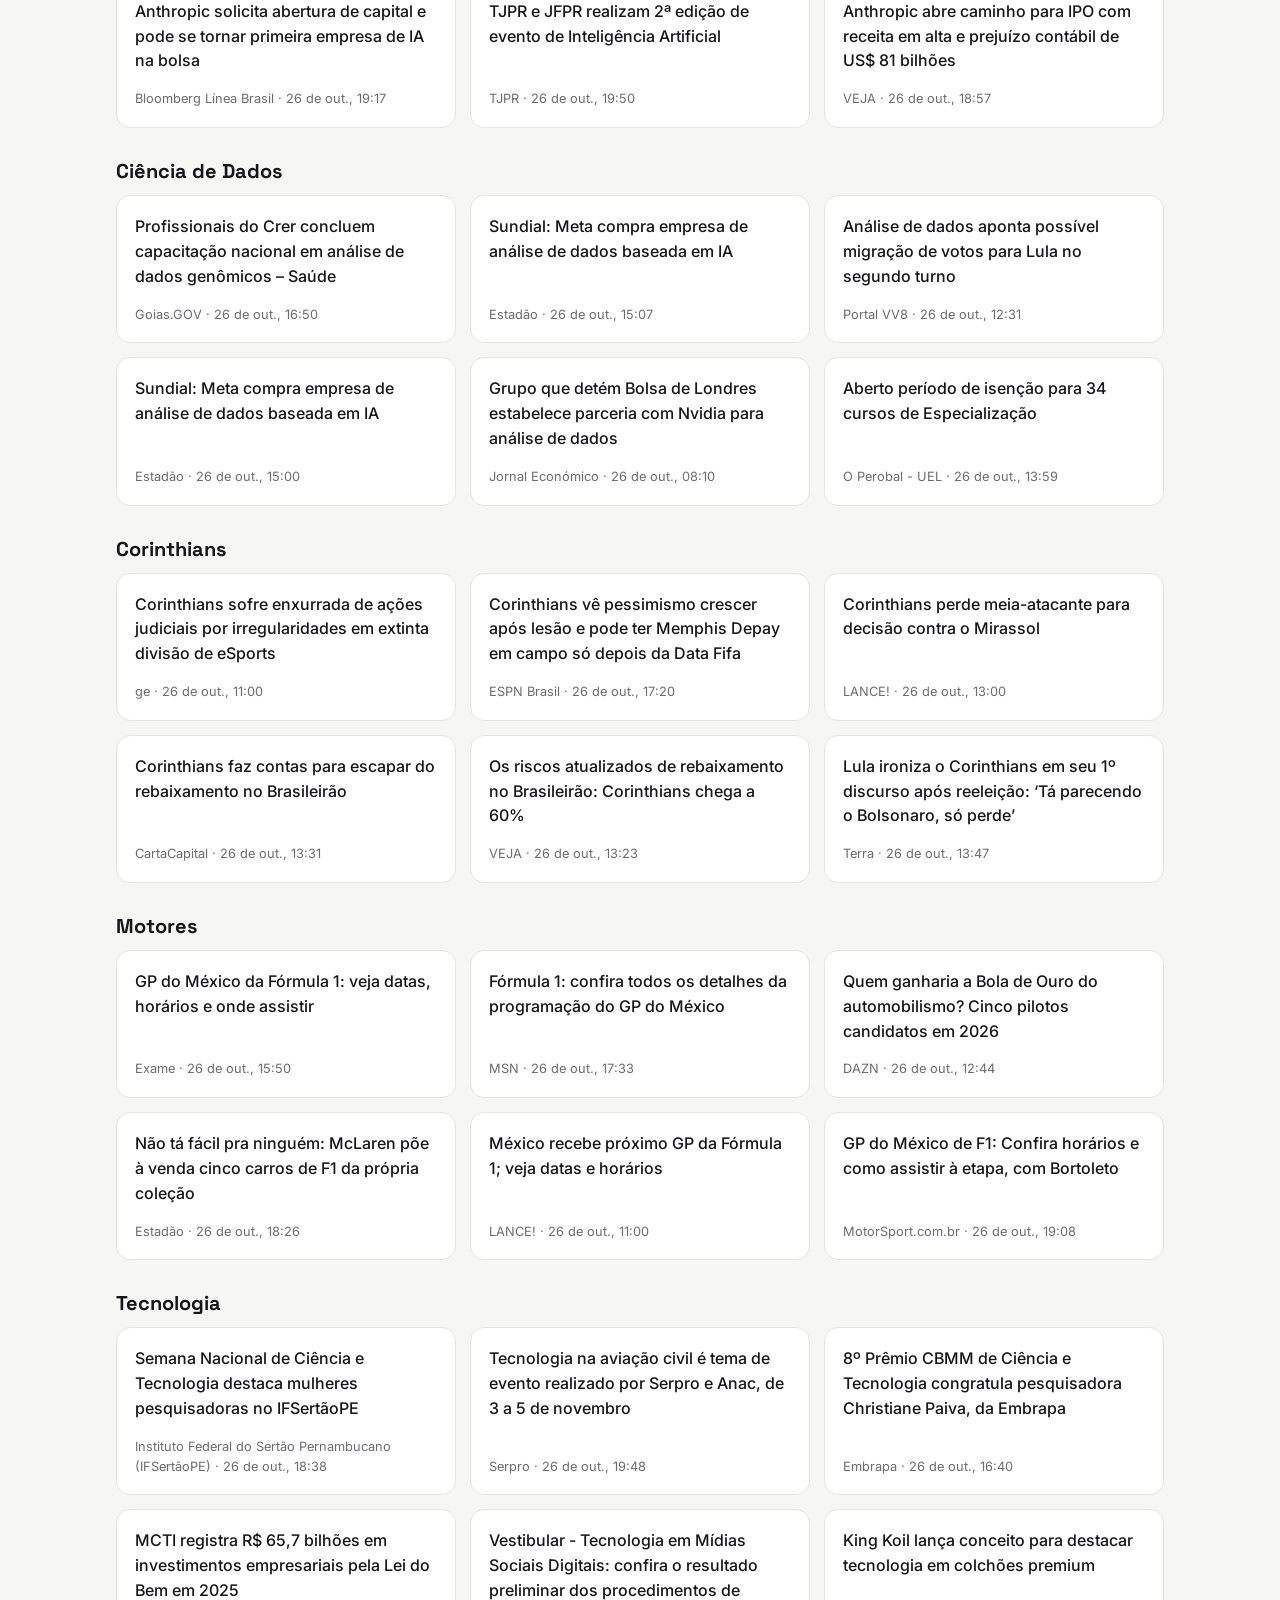
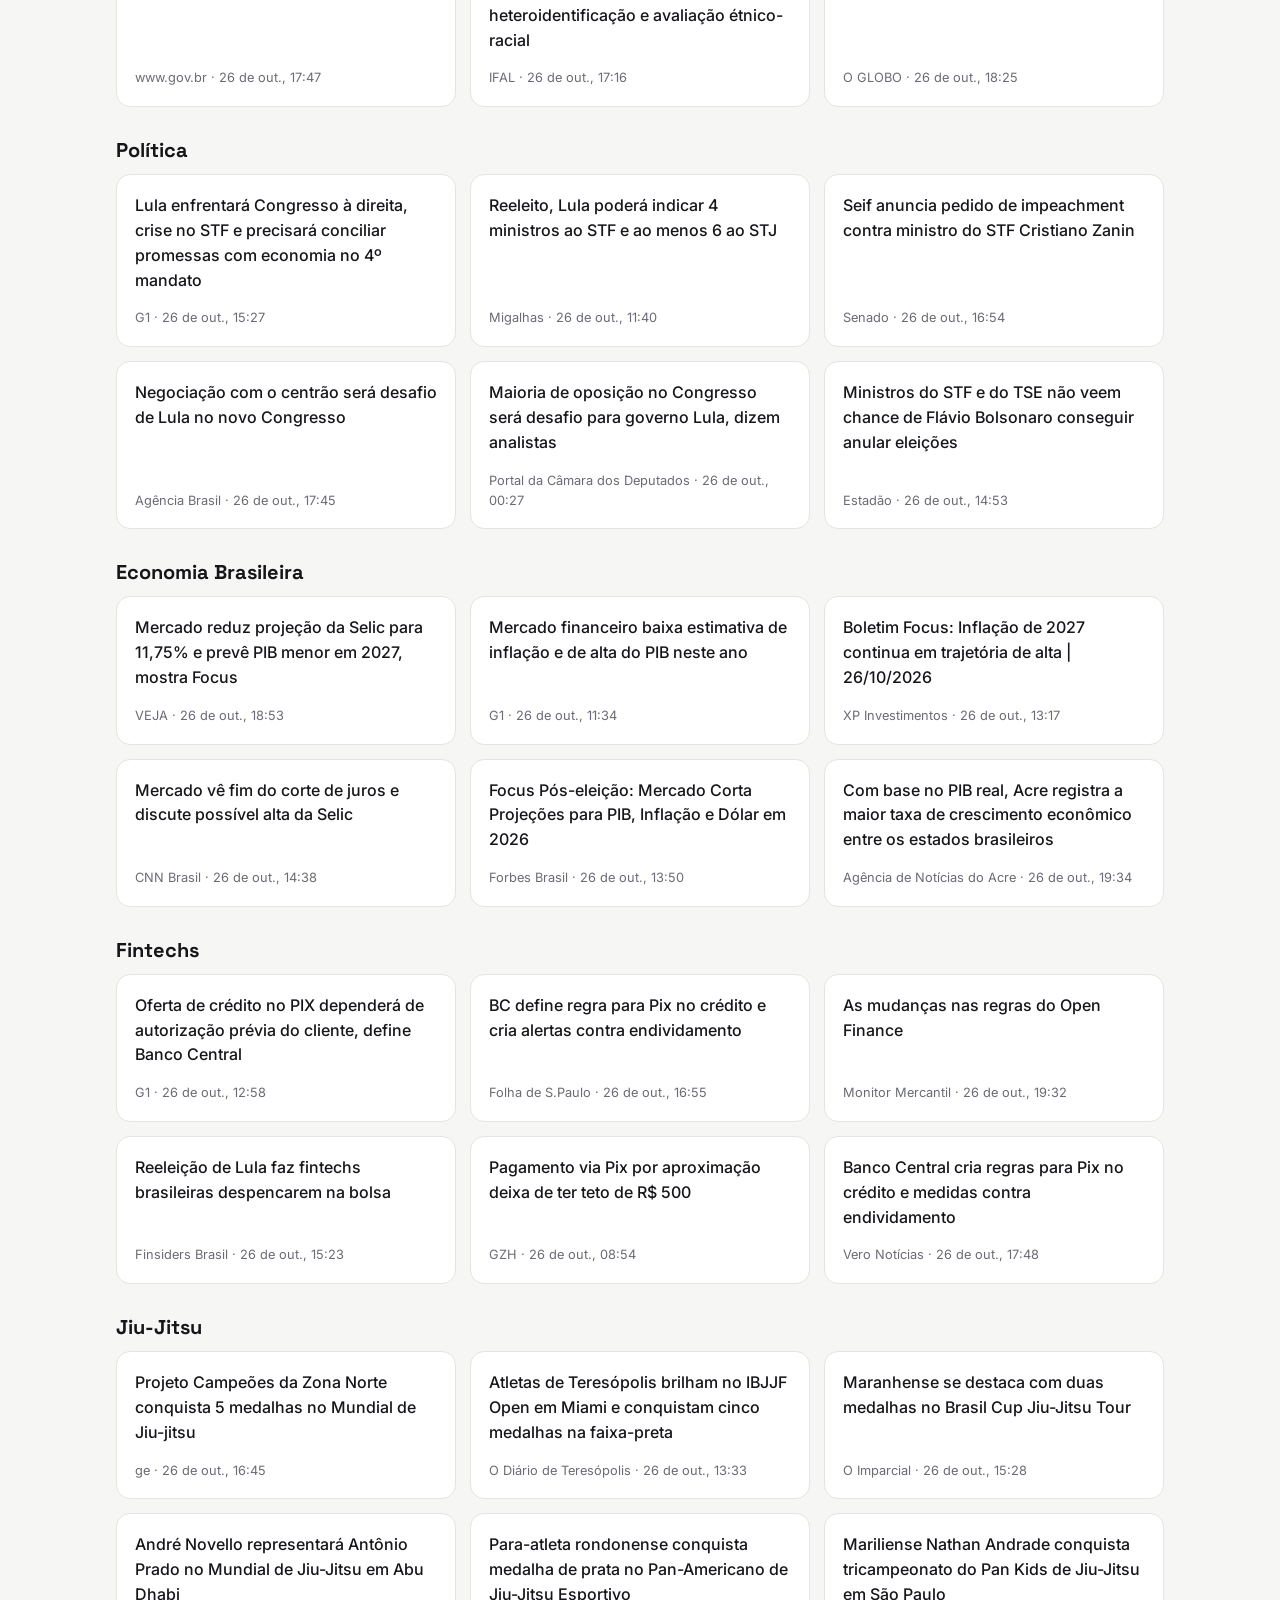
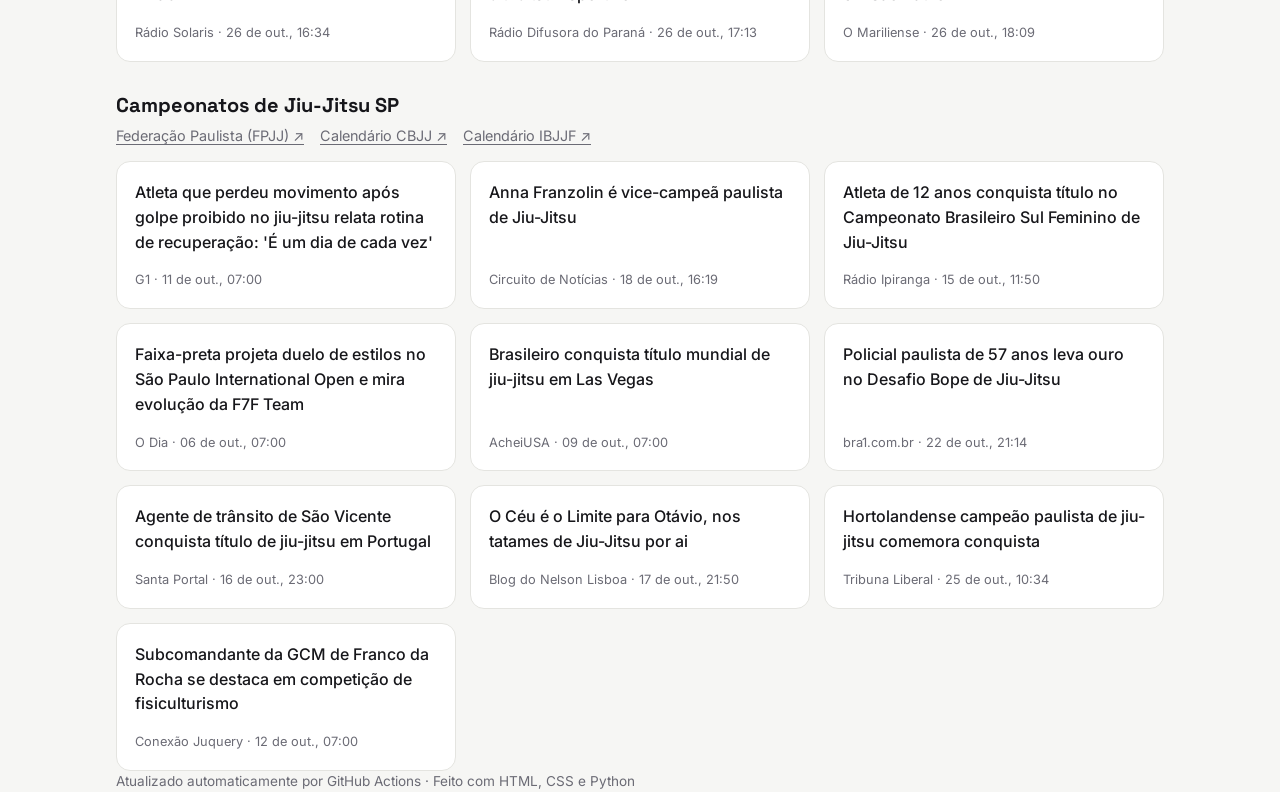
==== commit 49ac8bd4: "Assistente de perguntas gratuito em todas as páginas Responde no navegador com os dados do próprio s" ====
--- a/index.html
+++ b/index.html
@@ -8,7 +8,7 @@
   <link rel="preconnect" href="https://fonts.googleapis.com">
   <link rel="preconnect" href="https://fonts.gstatic.com" crossorigin>
   <link href="https://fonts.googleapis.com/css2?family=Inter:wght@400;500;700&family=Space+Grotesk:wght@500;700&display=swap" rel="stylesheet">
-  <link rel="stylesheet" href="style.css?v=8">
+  <link rel="stylesheet" href="style.css?v=11">
 </head>
 <body>
   <header class="hero">
@@ -94,5 +94,6 @@
   </footer>
 
   <script src="app.js"></script>
+  <script src="chat.js?v=1" defer></script>
 </body>
 </html>
--- a/style.css
+++ b/style.css
@@ -496,3 +496,114 @@
   text-decoration: none;
 }
 .athlete-medal:hover { background: var(--bg); }
+
+/* Panorama e painéis das conquistas */
+.src-chip { display: inline-flex; align-items: center; gap: 8px; }
+.src-chip[aria-pressed="false"] { opacity: .45; text-decoration: line-through; }
+.src-chip[aria-pressed="true"] { background: var(--surface) !important; color: var(--text) !important; border-color: var(--c) !important; }
+.dot { display: inline-block; width: 10px; height: 10px; border-radius: 50%; background: var(--c); flex-shrink: 0; }
+.ov-chart { display: flex; align-items: flex-end; gap: 10px; height: 280px; margin-top: 8px; }
+.ov-chart .season-bar { opacity: .75; }
+.ov-item { display: inline-flex; align-items: center; gap: 8px; color: var(--muted); }
+
+.fed-grid { display: grid; grid-template-columns: repeat(auto-fill, minmax(180px, 1fr)); gap: 12px; }
+.fed-card {
+  display: flex;
+  flex-direction: column;
+  align-items: flex-start;
+  gap: 4px;
+  text-align: left;
+  font: inherit;
+  color: var(--text);
+  cursor: pointer;
+  background: var(--surface);
+  border: 1px solid var(--border);
+  border-top: 4px solid var(--c);
+  border-radius: var(--radius);
+  padding: 16px;
+  transition: transform .15s ease, border-color .15s ease;
+}
+.fed-card:hover { transform: translateY(-2px); }
+.fed-card strong { font-family: "Space Grotesk", Inter, sans-serif; font-size: 2rem; line-height: 1.1; }
+.fed-name { font-weight: 700; }
+.fed-sub { color: var(--muted); font-size: .85rem; margin-bottom: 6px; }
+
+.leaderboard { list-style: none; padding: 0; margin: 0; display: flex; flex-direction: column; gap: 6px; }
+.leader {
+  display: flex;
+  align-items: center;
+  gap: 14px;
+  padding: 10px 16px;
+  background: var(--surface);
+  border: 1px solid var(--border);
+  border-radius: 12px;
+  text-decoration: none;
+}
+.leader:hover { border-color: var(--muted); }
+.leader-bar { display: block; height: 6px; margin-top: 6px; background: var(--border); border-radius: 99px; overflow: hidden; }
+.leader-bar i { display: block; height: 100%; background: #d4a514; border-radius: 99px; }
+
+.panel-tabs {
+  position: sticky;
+  top: 0;
+  z-index: 5;
+  display: flex;
+  gap: 6px;
+  overflow-x: auto;
+  margin: 48px 0 0;
+  padding: 10px 0;
+  background: var(--bg);
+  border-bottom: 1px solid var(--border);
+  scrollbar-width: none;
+}
+.panel-tabs button {
+  flex-shrink: 0;
+  font: inherit;
+  font-weight: 700;
+  font-size: .9rem;
+  cursor: pointer;
+  border: 1px solid var(--border);
+  border-radius: 999px;
+  padding: 8px 16px;
+  background: var(--surface);
+  color: var(--muted);
+}
+.panel-tabs button[aria-selected="true"] { background: var(--accent); color: var(--accent-text); border-color: var(--accent); }
+.panel { scroll-margin-top: 70px; }
+.panel-tabs + .panel, .panel-tabs ~ .panel { margin-top: 24px; }
+@media (max-width: 600px) { .ov-chart { gap: 4px; height: 220px; } .ov-chart .season-col b { font-size: .75rem; } }
+.result-main .note-line { color: #b8890a; font-size: .8rem; margin-top: 2px; }
+
+/* Assistente de perguntas */
+.chatbot { position: fixed; right: 16px; bottom: 16px; z-index: 50; font-size: .95rem; }
+.chat-toggle {
+  display: inline-flex; align-items: center; gap: 8px;
+  font: inherit; font-weight: 700; cursor: pointer;
+  background: #b3121b; color: #fff; border: 0; border-radius: 999px;
+  padding: 12px 18px; box-shadow: 0 8px 24px rgba(0, 0, 0, .3);
+}
+.chat-toggle[aria-expanded="true"] { display: none; }
+.chat-panel {
+  width: min(380px, calc(100vw - 32px));
+  height: min(560px, calc(100vh - 32px));
+  display: flex; flex-direction: column;
+  background: var(--surface); color: var(--text);
+  border: 1px solid var(--border); border-radius: 18px;
+  box-shadow: 0 16px 48px rgba(0, 0, 0, .35); overflow: hidden;
+}
+.chat-panel[hidden] { display: none; }
+.chat-head { display: flex; justify-content: space-between; align-items: center; padding: 12px 16px; background: #0a0a0a; color: #fff; border-bottom: 3px solid #b3121b; }
+.chat-close { font: inherit; font-size: 1.4rem; line-height: 1; background: none; border: 0; color: #fff; cursor: pointer; }
+.chat-log { flex: 1; overflow-y: auto; padding: 14px; display: flex; flex-direction: column; gap: 8px; }
+.chat-msg { max-width: 88%; padding: 9px 12px; border-radius: 14px; line-height: 1.45; }
+.chat-msg.bot { background: var(--bg); border: 1px solid var(--border); align-self: flex-start; border-bottom-left-radius: 4px; }
+.chat-msg.user { background: var(--accent); color: var(--accent-text); align-self: flex-end; border-bottom-right-radius: 4px; }
+.chat-msg a { color: #b3121b; font-weight: 500; }
+.chat-suggest { display: flex; gap: 6px; overflow-x: auto; padding: 0 12px 8px; scrollbar-width: none; }
+.chat-suggest button {
+  flex-shrink: 0; font: inherit; font-size: .8rem; cursor: pointer;
+  background: var(--bg); color: var(--text); border: 1px solid var(--border); border-radius: 999px; padding: 5px 10px;
+}
+.chat-form { display: flex; gap: 6px; padding: 10px; border-top: 1px solid var(--border); }
+.chat-form input { flex: 1; min-width: 0; font: inherit; padding: 9px 12px; border-radius: 10px; border: 1px solid var(--border); background: var(--bg); color: var(--text); }
+.chat-form button { font: inherit; font-weight: 700; cursor: pointer; background: #b3121b; color: #fff; border: 0; border-radius: 10px; padding: 0 14px; }
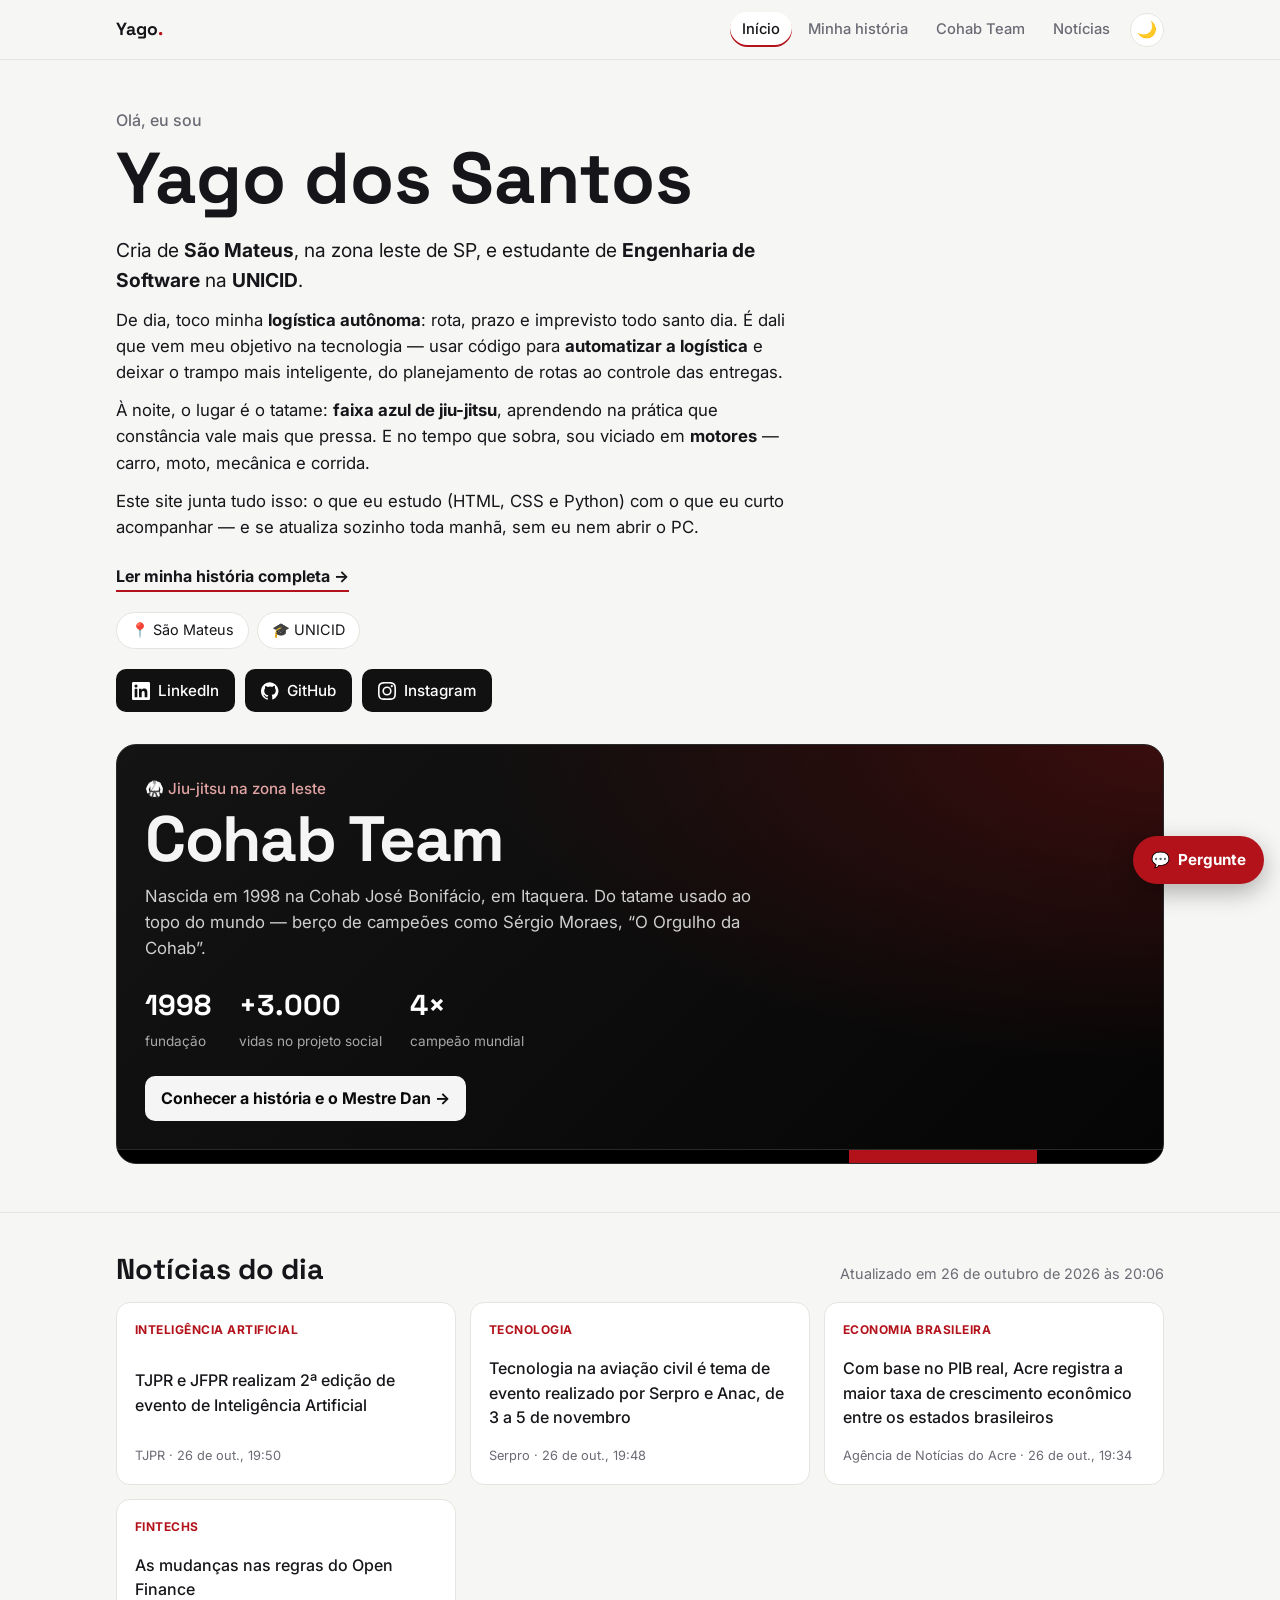
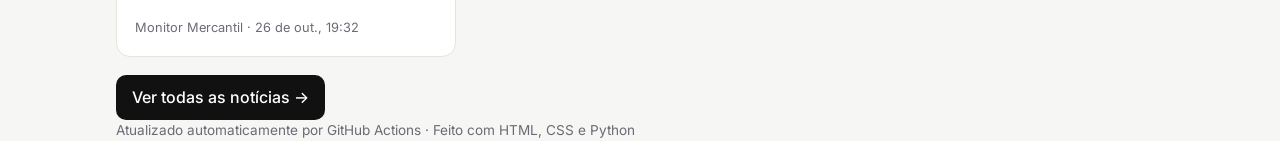
==== commit b2203a16: "Interações: tema claro/escuro, quiz da Cohab, faixa da jornada, notícias salvas e mais - Aba Notícia" ====
--- a/index.html
+++ b/index.html
@@ -3,14 +3,24 @@
 <head>
   <meta charset="utf-8">
   <meta name="viewport" content="width=device-width, initial-scale=1">
-  <title>Yago dos Santos · Notícias do Dia</title>
-  <meta name="description" content="Portfólio com manchetes atualizadas automaticamente todos os dias.">
+  <title>Yago dos Santos · Portfólio</title>
+  <meta name="description" content="Portfólio do Yago dos Santos: história, Cohab Team e notícias atualizadas automaticamente.">
   <link rel="preconnect" href="https://fonts.googleapis.com">
   <link rel="preconnect" href="https://fonts.gstatic.com" crossorigin>
   <link href="https://fonts.googleapis.com/css2?family=Inter:wght@400;500;700&family=Space+Grotesk:wght@500;700&display=swap" rel="stylesheet">
-  <link rel="stylesheet" href="style.css?v=11">
+  <link rel="stylesheet" href="style.css?v=16">
+  <script>try{var t=localStorage.getItem("tema");if(t)document.documentElement.dataset.theme=t}catch(e){}</script>
 </head>
 <body>
+  <nav class="site-nav" aria-label="Navegação do site">
+    <div class="container">
+      <a class="site-logo" href="./">Yago<span>.</span></a>
+      <a href="./" aria-current="page">Início</a>
+      <a href="historia.html">Minha história</a>
+      <a href="cohab.html">Cohab Team</a>
+      <a href="noticias.html">Notícias</a>
+    </div>
+  </nav>
   <header class="hero">
     <div class="container">
       <p class="eyebrow">Olá, eu sou</p>
@@ -83,17 +93,16 @@
       <h2>Notícias do dia</h2>
       <p id="updated" class="muted">Carregando…</p>
     </div>
-
-    <nav id="filters" class="filters" aria-label="Filtrar por tema"></nav>
-
-    <div id="news"></div>
+    <div class="grid teaser-grid" id="news-teaser"></div>
+    <a class="button news-more" href="noticias.html">Ver todas as notícias →</a>
   </main>
 
   <footer class="container muted">
     Atualizado automaticamente por GitHub Actions · Feito com HTML, CSS e Python
   </footer>
 
-  <script src="app.js"></script>
-  <script src="chat.js?v=1" defer></script>
+  <script src="app.js?v=2"></script>
+  <script src="chat.js?v=3" defer></script>
+  <script src="fx.js?v=2" defer></script>
 </body>
 </html>
--- a/style.css
+++ b/style.css
@@ -10,7 +10,7 @@
 }
 
 @media (prefers-color-scheme: dark) {
-  :root {
+  :root:not([data-theme="light"]) {
     --bg: #0f0f12;
     --surface: #18181d;
     --text: #ececf1;
@@ -19,6 +19,15 @@
     --accent: #ececf1;
     --accent-text: #0f0f12;
   }
+}
+:root[data-theme="dark"] {
+  --bg: #0f0f12;
+  --surface: #18181d;
+  --text: #ececf1;
+  --muted: #9a9aa6;
+  --border: #2a2a31;
+  --accent: #ececf1;
+  --accent-text: #0f0f12;
 }
 
 * { box-sizing: border-box; }
@@ -607,3 +616,133 @@
 .chat-form { display: flex; gap: 6px; padding: 10px; border-top: 1px solid var(--border); }
 .chat-form input { flex: 1; min-width: 0; font: inherit; padding: 9px 12px; border-radius: 10px; border: 1px solid var(--border); background: var(--bg); color: var(--text); }
 .chat-form button { font: inherit; font-weight: 700; cursor: pointer; background: #b3121b; color: #fff; border: 0; border-radius: 10px; padding: 0 14px; }
+
+/* Menu do site */
+.site-nav {
+  position: sticky;
+  top: 0;
+  z-index: 40;
+  background: color-mix(in srgb, var(--bg) 88%, transparent);
+  backdrop-filter: blur(10px);
+  border-bottom: 1px solid var(--border);
+}
+.site-nav .container { display: flex; align-items: center; gap: 4px; overflow-x: auto; scrollbar-width: none; padding-top: 10px; padding-bottom: 10px; }
+.site-nav a {
+  flex-shrink: 0;
+  padding: 6px 12px;
+  border-radius: 999px;
+  color: var(--muted);
+  font-weight: 500;
+  font-size: .92rem;
+  text-decoration: none;
+  transition: color .15s ease, background .15s ease;
+}
+.site-nav a:hover { color: var(--text); background: var(--surface); }
+.site-nav a[aria-current="page"] { color: var(--text); background: var(--surface); box-shadow: inset 0 -2px 0 #b3121b; }
+.site-nav .site-logo { font-family: "Space Grotesk", Inter, sans-serif; font-weight: 700; font-size: 1.1rem; color: var(--text); margin-right: auto; padding-left: 0; }
+.site-nav .site-logo span { color: #b3121b; }
+.site-nav .site-logo:hover { background: none; }
+.hero { padding-top: 48px; }
+.panel-tabs { top: 57px; }
+
+/* Página de notícias e prévia na inicial */
+.news-hero { padding-bottom: 32px; }
+.news-hero .bio { margin-bottom: 8px; }
+.teaser-grid { margin-top: 16px; }
+.news-tag { display: inline-block; align-self: flex-start; font-size: .75rem; font-weight: 700; color: #b3121b; text-transform: uppercase; letter-spacing: .04em; }
+.news-more { margin-top: 18px; }
+@media (max-width: 600px) {
+  .site-nav .container { gap: 0; justify-content: space-between; }
+  .site-nav a { padding: 6px 7px; font-size: .82rem; }
+  .site-nav .site-logo { display: none; }
+  .theme-toggle { width: 30px; height: 30px; font-size: .9rem; }
+}
+
+
+/* Interações do site (fx.js) */
+.reveal { opacity: 0; transform: translateY(14px); transition: opacity .45s ease, transform .45s ease; }
+.reveal.is-in { opacity: 1; transform: none; }
+@media (prefers-reduced-motion: reduce) {
+  .reveal { opacity: 1; transform: none; transition: none; }
+  * { scroll-behavior: auto !important; }
+}
+
+.read-progress { position: fixed; top: 0; left: 0; height: 3px; width: 100%; z-index: 60; background: #b3121b; transform-origin: 0 50%; transform: scaleX(0); pointer-events: none; }
+
+.theme-toggle {
+  flex-shrink: 0; font: inherit; cursor: pointer; margin-left: 4px;
+  width: 34px; height: 34px; border-radius: 50%;
+  background: var(--surface); color: var(--text); border: 1px solid var(--border);
+  display: inline-grid; place-items: center; font-size: 1rem;
+}
+.theme-toggle:hover { border-color: var(--muted); }
+
+.toast {
+  position: fixed; left: 50%; bottom: 84px; z-index: 70;
+  transform: translate(-50%, 20px); opacity: 0;
+  background: #0a0a0a; color: #fff; border: 2px solid #b3121b;
+  padding: 12px 20px; border-radius: 999px; font-weight: 700;
+  transition: opacity .25s ease, transform .25s ease; pointer-events: none;
+}
+.toast.show { opacity: 1; transform: translate(-50%, 0); }
+
+.share-btn {
+  flex-shrink: 0; font: inherit; font-size: .8rem; cursor: pointer;
+  background: none; color: var(--muted); border: 1px solid var(--border);
+  border-radius: 999px; padding: 4px 10px;
+}
+.share-btn:hover { color: var(--text); border-color: var(--muted); }
+
+/* Faixa da jornada (Minha história) */
+.journey { position: sticky; top: 55px; z-index: 30; background: color-mix(in srgb, var(--bg) 88%, transparent); backdrop-filter: blur(10px); border-bottom: 1px solid var(--border); }
+.journey-inner { display: flex; align-items: center; gap: 14px; padding-top: 8px; padding-bottom: 8px; }
+.journey-belt { position: relative; flex: 1; height: 14px; border-radius: 3px; overflow: hidden; background: #f2f2f2; border: 1px solid #cfcfcf; }
+.belt-fill { position: absolute; inset: 0; background: #1f4fbf; transform-origin: 0 50%; transform: scaleX(0); transition: transform .12s linear; }
+.belt-tip { position: absolute; top: 0; bottom: 0; right: 10%; width: 14%; background: #111; }
+.journey-label { flex-shrink: 0; min-width: 150px; text-align: right; font-size: .85rem; font-weight: 700; color: var(--muted); transition: color .3s ease; }
+.journey-label.is-blue { color: #3b6ee8; }
+@media (max-width: 600px) { .journey-label { min-width: 0; font-size: .75rem; } .journey { top: 49px; } }
+@media (prefers-reduced-motion: reduce) { .belt-fill { transition: none; } }
+
+/* Quiz da Cohab */
+.quiz { max-width: 640px; margin: 32px auto 0; background: var(--surface); border: 1px solid var(--border); border-radius: 18px; padding: 24px; }
+.quiz-start h2 { margin: 0 0 8px; font-size: 1.6rem; }
+.quiz-go { margin-top: 12px; font: inherit; font-weight: 700; border: 0; cursor: pointer; }
+.quiz-head { display: flex; justify-content: space-between; font-size: .9rem; }
+.quiz-score { font-weight: 700; color: #1a9a5c; }
+.quiz-bar { height: 6px; background: var(--border); border-radius: 99px; margin: 10px 0 18px; overflow: hidden; }
+.quiz-bar i { display: block; height: 100%; background: #b3121b; transition: width .3s ease; }
+.quiz-q { font-size: 1.3rem; margin: 0 0 14px; }
+.quiz-options { display: grid; gap: 8px; }
+.quiz-option {
+  font: inherit; text-align: left; cursor: pointer; padding: 12px 14px; border-radius: 12px;
+  background: var(--bg); color: var(--text); border: 1px solid var(--border);
+  transition: border-color .15s ease, background .15s ease;
+}
+.quiz-option:hover:not(:disabled) { border-color: var(--muted); }
+.quiz-option:disabled { cursor: default; }
+.quiz-option.right { border-color: #1a9a5c; background: #1a9a5c22; font-weight: 700; }
+.quiz-option.wrong { border-color: #b3121b; background: #b3121b22; }
+.quiz-why { min-height: 1.5em; margin: 14px 0 0; color: var(--muted); }
+.quiz-next { margin-top: 12px; font: inherit; font-weight: 700; border: 0; cursor: pointer; }
+.quiz-result { text-align: center; }
+.quiz-result h2 { font-size: 2rem; margin: 4px 0 14px; }
+.quiz-belt { position: relative; height: 26px; max-width: 360px; margin: 0 auto 16px; border-radius: 4px; border: 1px solid #0003; }
+.quiz-belt span { position: absolute; top: 0; bottom: 0; right: 12%; width: 18%; background: #111; }
+.quiz-belt[style*="#111111"] span { background: #b3121b; }
+.quiz-actions { display: flex; flex-wrap: wrap; justify-content: center; gap: 8px; margin-top: 16px; }
+.quiz-actions .button { font: inherit; font-weight: 700; border: 0; cursor: pointer; }
+.quiz-actions a.share-btn { text-decoration: none; display: inline-flex; align-items: center; }
+
+/* Notícias: busca e salvar */
+.news-search { margin-top: 24px; }
+.news-card { position: relative; display: flex; }
+.news-card .card { flex: 1; padding-right: 48px; }
+.save-btn {
+  position: absolute; top: 10px; right: 10px; width: 34px; height: 34px;
+  display: grid; place-items: center; font-size: 1.1rem; cursor: pointer;
+  background: var(--bg); color: var(--muted); border: 1px solid var(--border); border-radius: 50%;
+}
+.save-btn[aria-pressed="true"] { color: #d4a514; border-color: #d4a514; }
+.save-btn:hover { color: #d4a514; }
+@media (max-width: 600px) { .result .share-btn { margin-left: 50px; } }
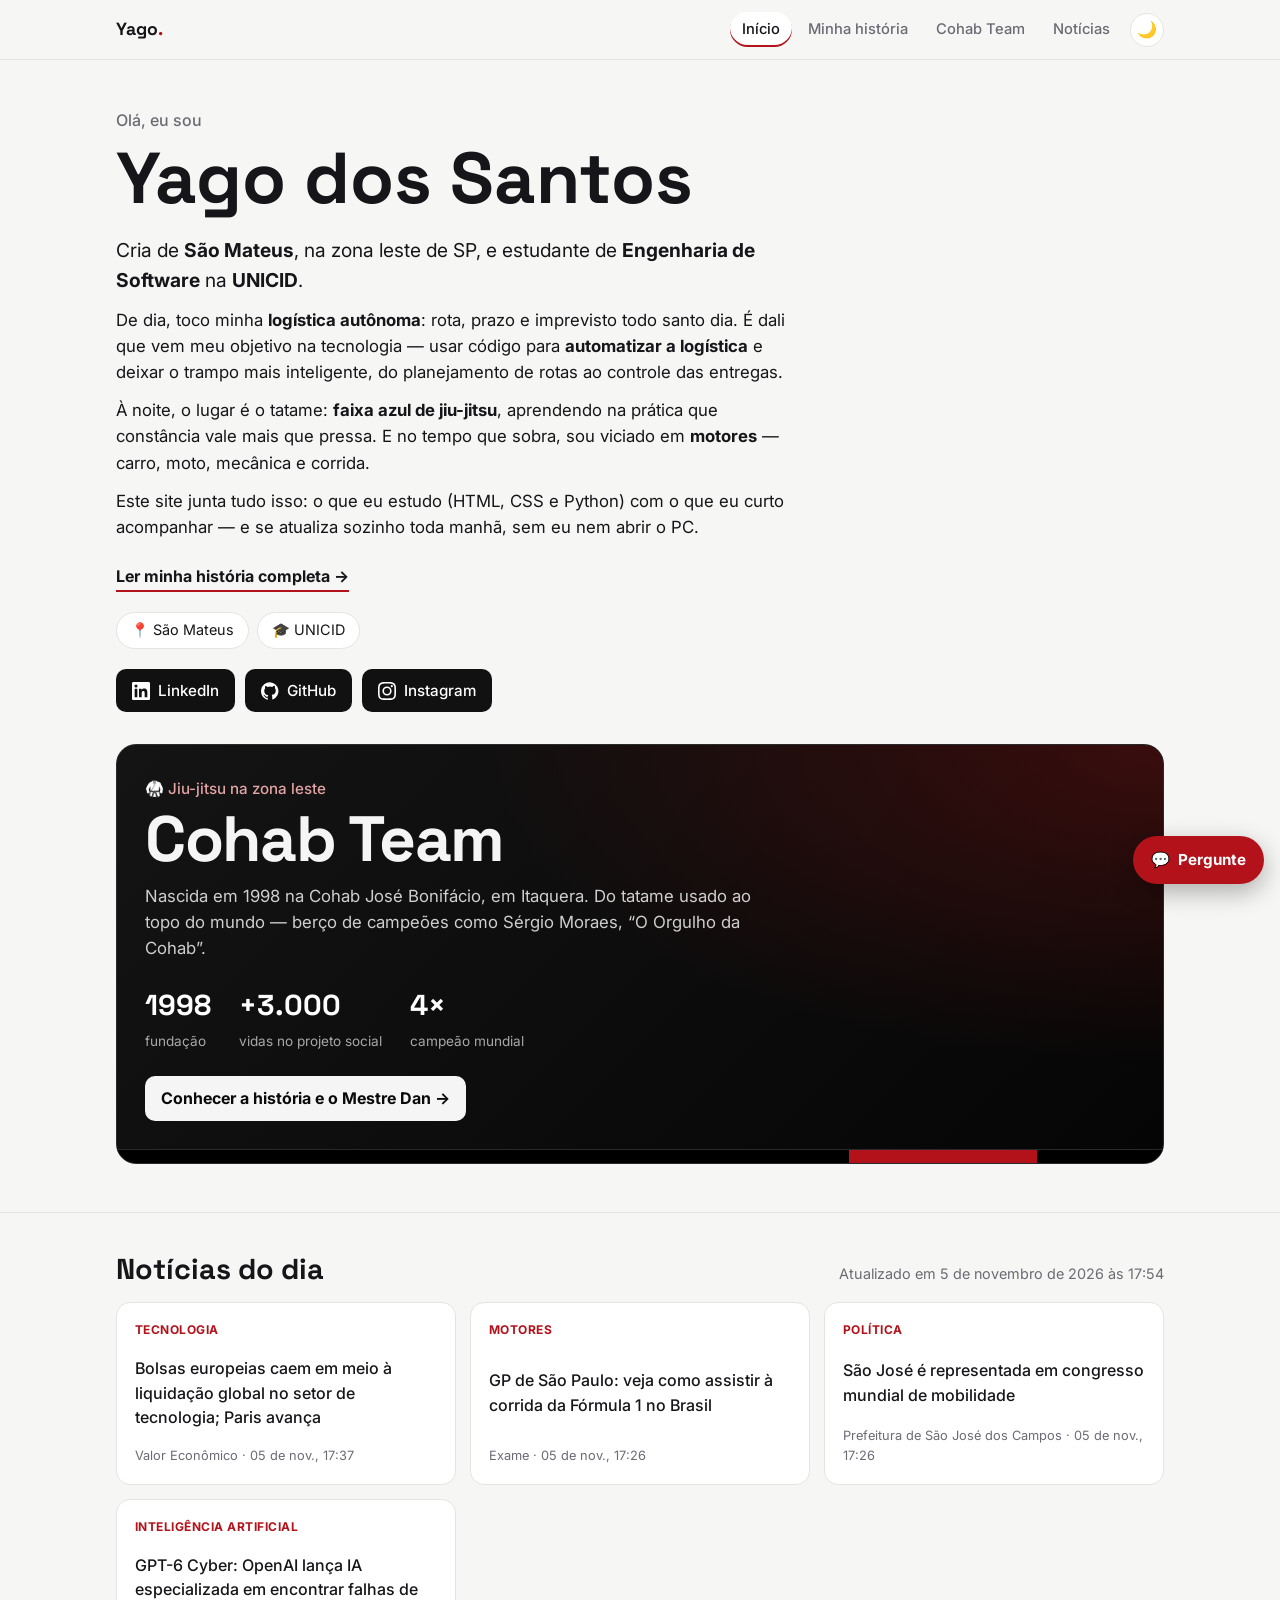
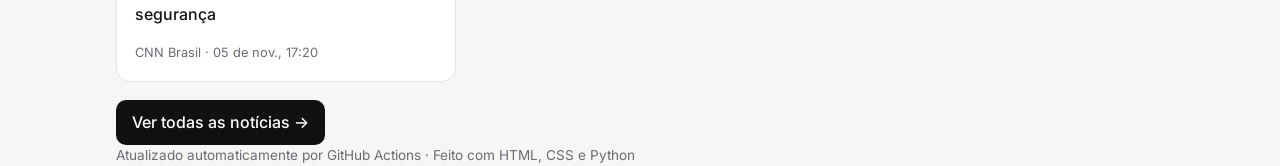
==== commit ff92e6d1: "Adiciona favicon em todas as páginas Co-Authored-By: Claude Opus 5.5 <noreply@anthropic.com>" ====
--- a/index.html
+++ b/index.html
@@ -4,6 +4,7 @@
   <meta charset="utf-8">
   <meta name="viewport" content="width=device-width, initial-scale=1">
   <title>Yago dos Santos · Portfólio</title>
+  <link rel="icon" href="assets/favicon.svg" type="image/svg+xml">
   <meta name="description" content="Portfólio do Yago dos Santos: história, Cohab Team e notícias atualizadas automaticamente.">
   <link rel="preconnect" href="https://fonts.googleapis.com">
   <link rel="preconnect" href="https://fonts.gstatic.com" crossorigin>
